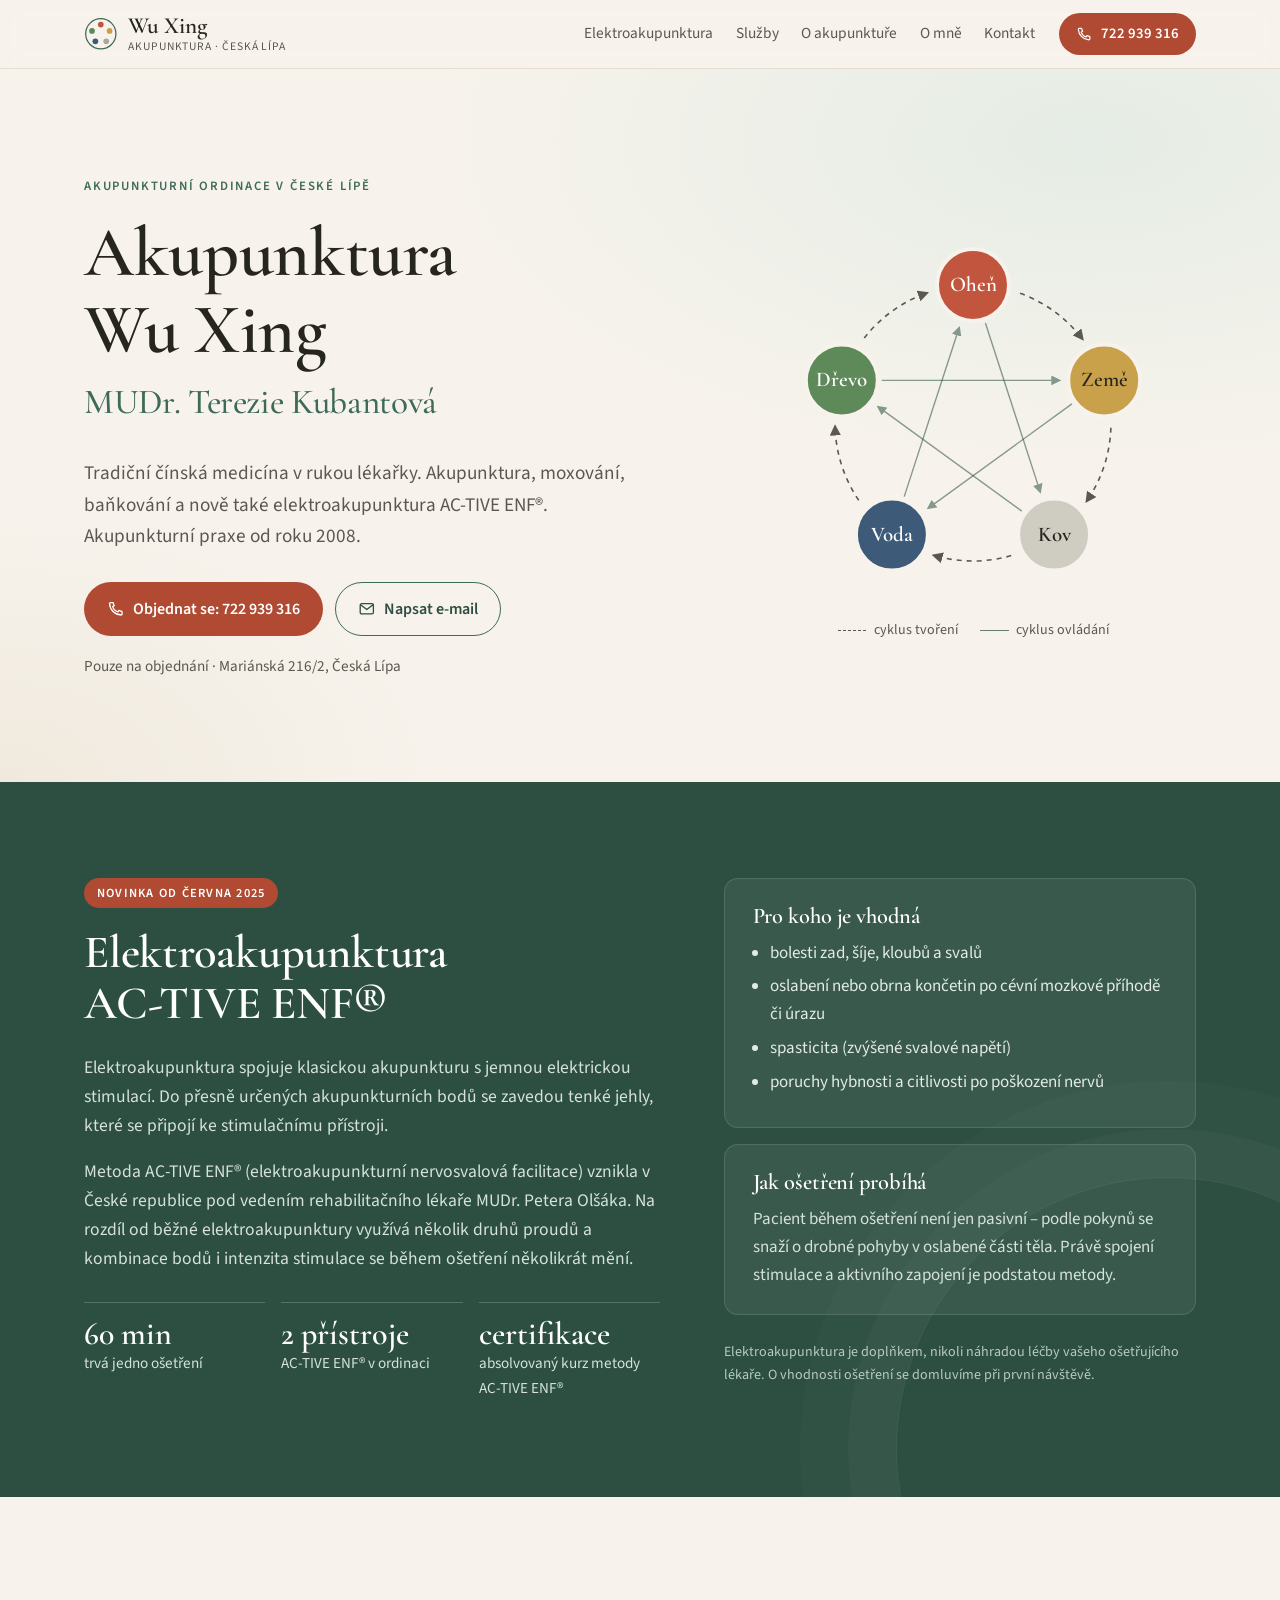
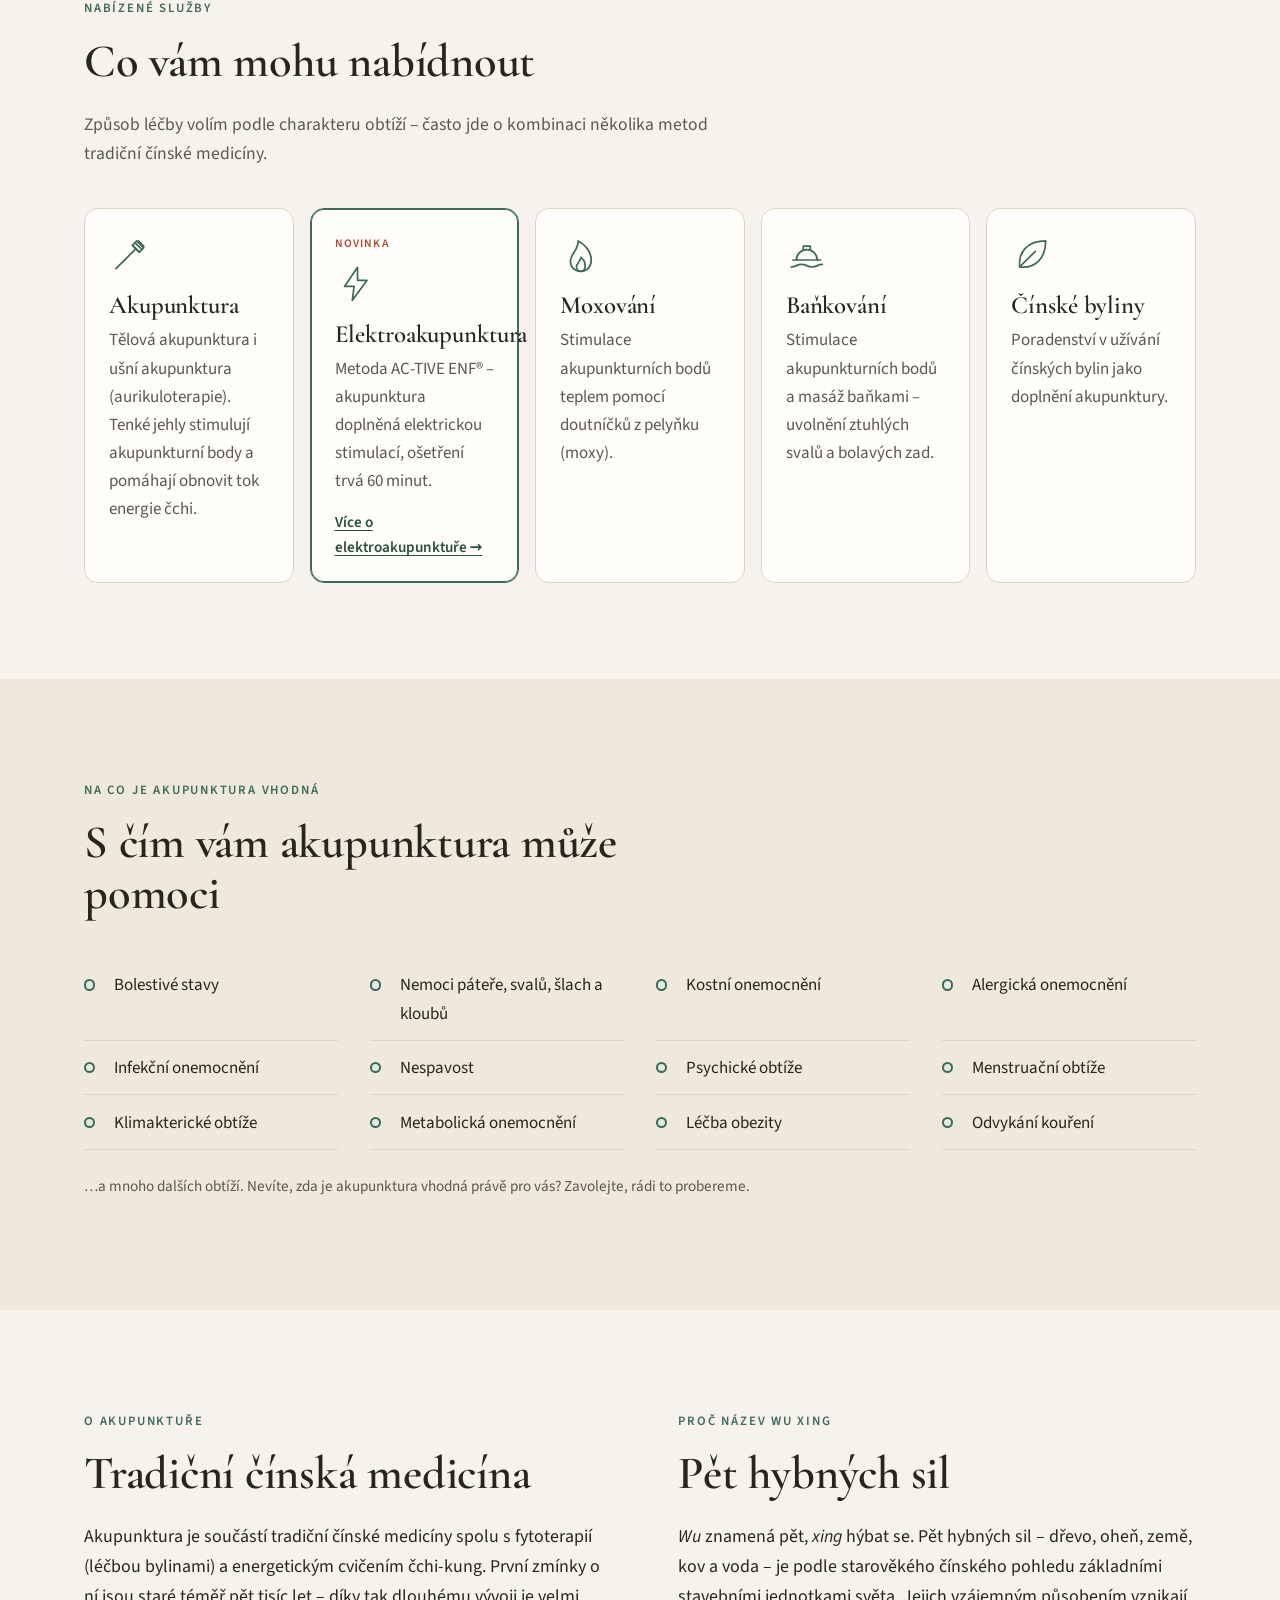
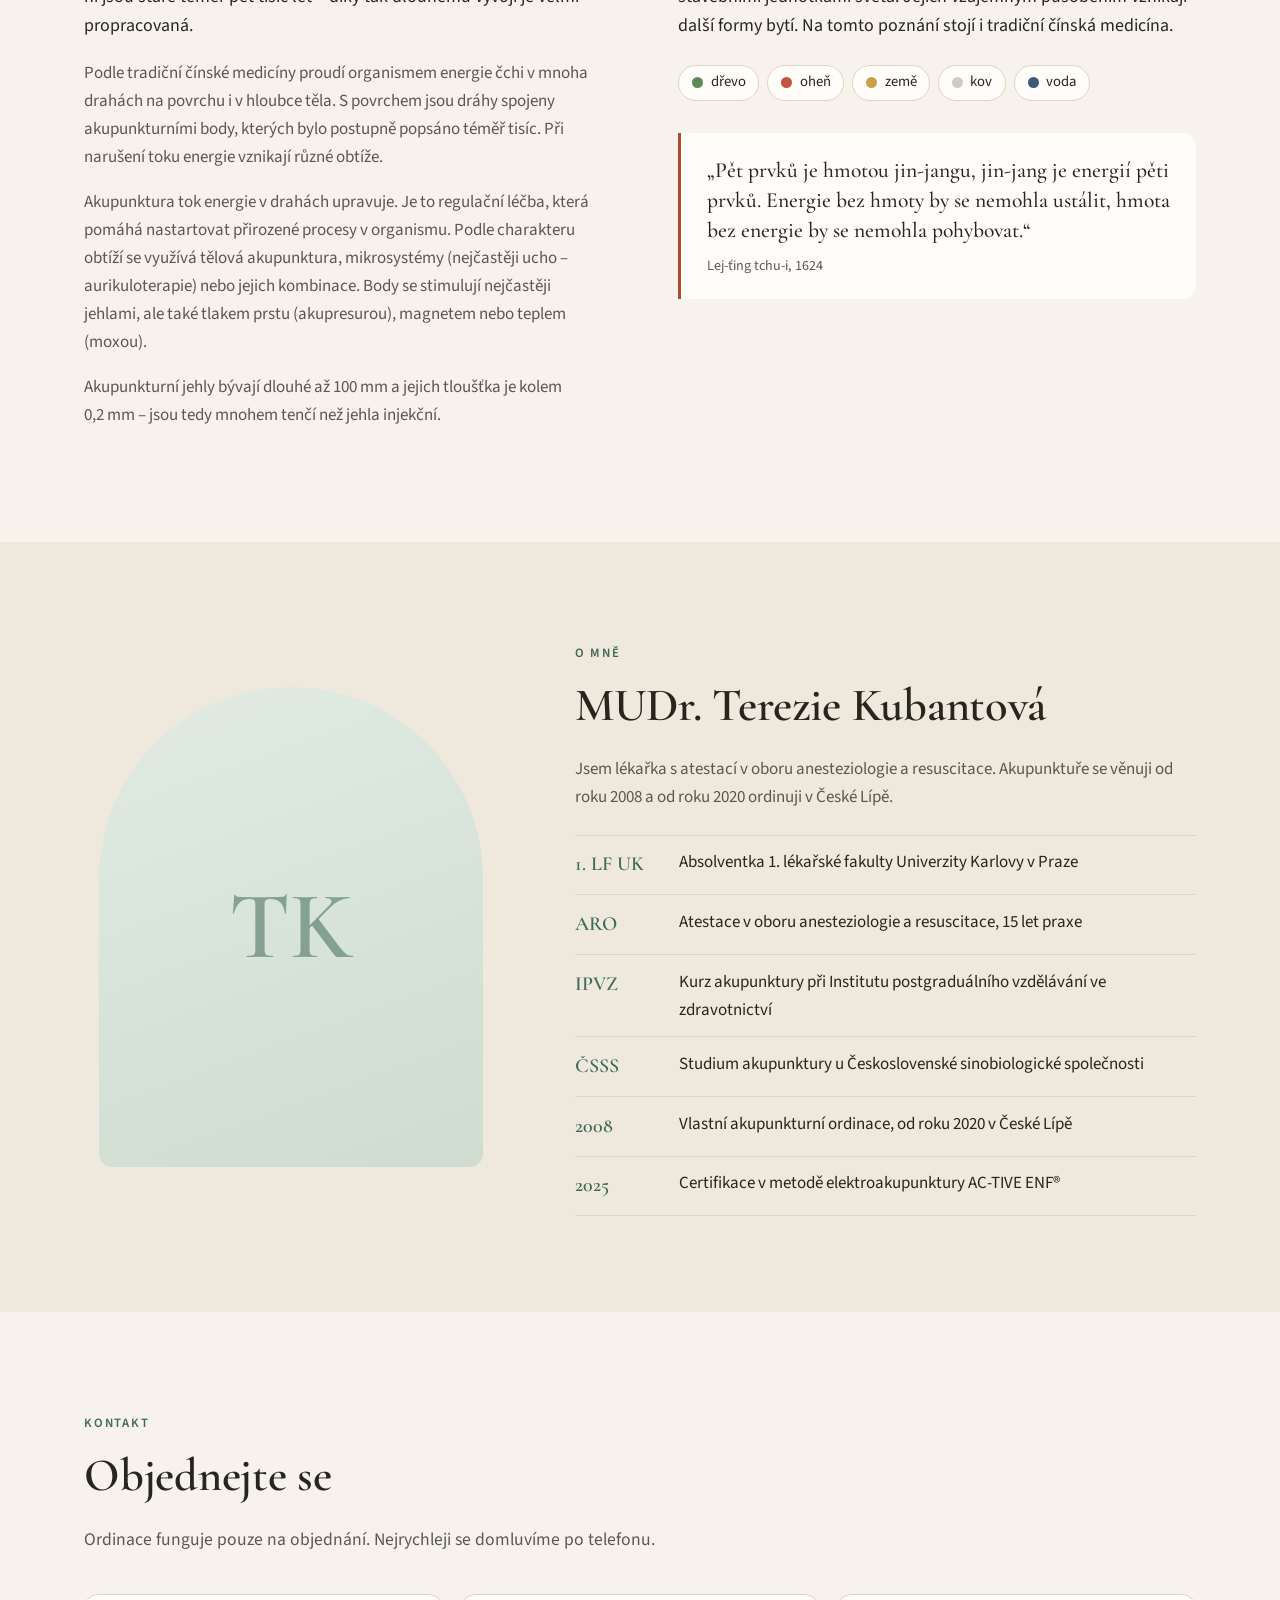
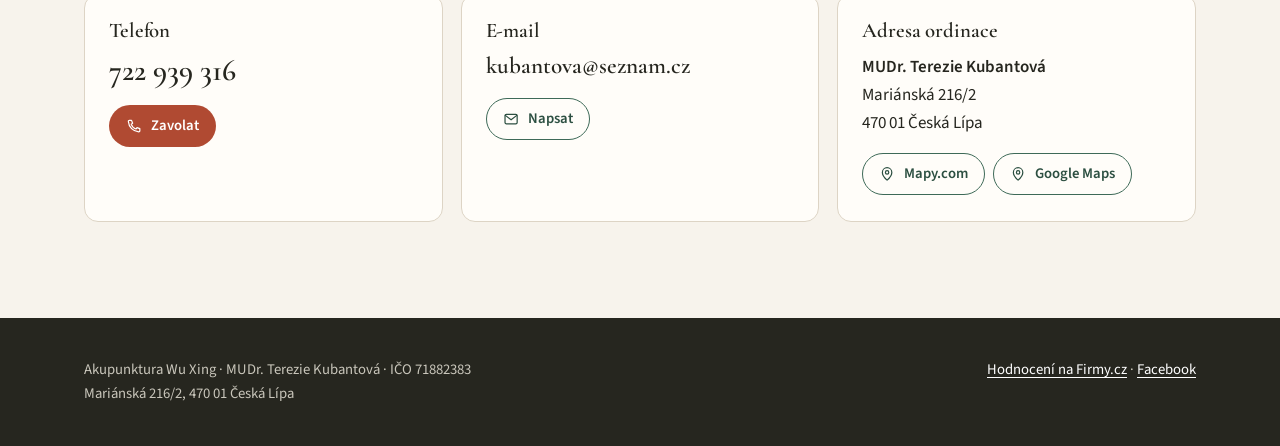
==== index.html @ 55256e58 "New website for Akupunktura Wu Xing (wuxing.cz) Single-page static site for GitHub Pages: acupunctur" ====
<!doctype html>
<html lang="cs">
<head>
  <meta charset="utf-8">
  <meta name="viewport" content="width=device-width, initial-scale=1">
  <title>Akupunktura Wu Xing – MUDr. Terezie Kubantová | Česká Lípa</title>
  <meta name="description" content="Akupunkturní ordinace MUDr. Terezie Kubantové v České Lípě. Akupunktura, elektroakupunktura AC-TIVE ENF®, moxování, baňkování a čínské byliny. Pouze na objednání: 722 939 316.">
  <link rel="canonical" href="https://wuxing.cz/">
  <meta name="theme-color" content="#2c4f41">

  <meta property="og:type" content="website">
  <meta property="og:locale" content="cs_CZ">
  <meta property="og:site_name" content="Akupunktura Wu Xing">
  <meta property="og:title" content="Akupunktura Wu Xing – MUDr. Terezie Kubantová, Česká Lípa">
  <meta property="og:description" content="Akupunktura a elektroakupunktura AC-TIVE ENF® v České Lípě. Tradiční čínská medicína v rukou lékařky, praxe od roku 2008.">
  <meta property="og:url" content="https://wuxing.cz/">
  <meta property="og:image" content="https://wuxing.cz/assets/og-image.png">
  <meta property="og:image:width" content="1200">
  <meta property="og:image:height" content="630">
  <meta name="twitter:card" content="summary_large_image">

  <link rel="icon" href="/favicon.svg" type="image/svg+xml">
  <link rel="icon" href="/favicon-32.png" sizes="32x32" type="image/png">
  <link rel="apple-touch-icon" href="/apple-touch-icon.png">
  <link rel="preload" href="/assets/fonts/cormorant-latin-ext.woff2" as="font" type="font/woff2" crossorigin>
  <link rel="preload" href="/assets/fonts/sourcesans-latin-ext.woff2" as="font" type="font/woff2" crossorigin>
  <link rel="stylesheet" href="/assets/style.css">

  <script type="application/ld+json">
  {
    "@context": "https://schema.org",
    "@type": "Physician",
    "name": "Akupunktura Wu Xing – MUDr. Terezie Kubantová",
    "alternateName": "Akupunktura WU-XING",
    "url": "https://wuxing.cz/",
    "image": "https://wuxing.cz/assets/og-image.png",
    "telephone": "+420722939316",
    "email": "kubantova@seznam.cz",
    "taxID": "71882383",
    "address": {
      "@type": "PostalAddress",
      "streetAddress": "Mariánská 216/2",
      "addressLocality": "Česká Lípa",
      "postalCode": "470 01",
      "addressCountry": "CZ"
    },
    "geo": { "@type": "GeoCoordinates", "latitude": 50.686794, "longitude": 14.538123 },
    "availableService": [
      { "@type": "MedicalTherapy", "name": "Akupunktura" },
      { "@type": "MedicalTherapy", "name": "Elektroakupunktura AC-TIVE ENF®" },
      { "@type": "MedicalTherapy", "name": "Moxování" },
      { "@type": "MedicalTherapy", "name": "Baňkování" },
      { "@type": "MedicalTherapy", "name": "Poradenství v užívání čínských bylin" }
    ],
    "sameAs": [
      "https://www.facebook.com/akupunktura.wuxing/",
      "https://www.firmy.cz/detail/737700-mudr-terezie-kubantova-akupunktura-wu-xing-ceska-lipa.html"
    ]
  }
  </script>
</head>
<body>
<a class="skip" href="#obsah">Přeskočit na obsah</a>

<svg width="0" height="0" style="position:absolute" aria-hidden="true">
  <defs>
    <symbol id="i-phone" viewBox="0 0 24 24"><path fill="none" stroke="currentColor" stroke-width="1.8" stroke-linecap="round" stroke-linejoin="round" d="M5 3.5h3.2l1.6 4.2-2.1 1.4a11 11 0 0 0 7.2 7.2l1.4-2.1 4.2 1.6V19a1.5 1.5 0 0 1-1.6 1.5A16.5 16.5 0 0 1 3.5 5.1 1.5 1.5 0 0 1 5 3.5z"/></symbol>
    <symbol id="i-mail" viewBox="0 0 24 24"><g fill="none" stroke="currentColor" stroke-width="1.8" stroke-linecap="round" stroke-linejoin="round"><rect x="3" y="5" width="18" height="14" rx="2"/><path d="m3.5 6.5 8.5 6.5 8.5-6.5"/></g></symbol>
    <symbol id="i-pin" viewBox="0 0 24 24"><g fill="none" stroke="currentColor" stroke-width="1.8" stroke-linecap="round" stroke-linejoin="round"><path d="M12 21s-7-6.2-7-11.5a7 7 0 0 1 14 0C19 14.8 12 21 12 21z"/><circle cx="12" cy="9.5" r="2.5"/></g></symbol>
    <symbol id="i-needle" viewBox="0 0 48 48"><g fill="none" stroke="currentColor" stroke-width="2" stroke-linecap="round"><path d="M8 40 30 18"/><path d="m28 14 6 6M31 11l6 6M34 8l6 6"/><path d="m27 13 8 8 5-5-8-8z"/></g></symbol>
    <symbol id="i-bolt" viewBox="0 0 48 48"><g fill="none" stroke="currentColor" stroke-width="2" stroke-linecap="round" stroke-linejoin="round"><path d="M26 5 11 27h11l-2 16 17-23H26z"/></g></symbol>
    <symbol id="i-flame" viewBox="0 0 48 48"><g fill="none" stroke="currentColor" stroke-width="2" stroke-linecap="round" stroke-linejoin="round"><path d="M24 43c-7.5 0-12-5-12-11.5C12 23 21 19 21 8c6 3 15 11 15 22 0 7.5-4.5 13-12 13z"/><path d="M24 43c-3 0-5-2.3-5-5.2 0-4.3 5-6.3 5-10.8 3 2 5 5.5 5 9.5 0 3.8-2 6.5-5 6.5z"/></g></symbol>
    <symbol id="i-cup" viewBox="0 0 48 48"><g fill="none" stroke="currentColor" stroke-width="2" stroke-linecap="round" stroke-linejoin="round"><path d="M12 30a12 12 0 0 1 24 0"/><path d="M8 30h32"/><path d="M20 18v-4h8v4"/><path d="M6 38c6 0 6-3 12-3s6 3 12 3 6-3 12-3"/></g></symbol>
    <symbol id="i-leaf" viewBox="0 0 48 48"><g fill="none" stroke="currentColor" stroke-width="2" stroke-linecap="round" stroke-linejoin="round"><path d="M10 38C8 20 20 8 40 8c0 20-12 32-30 30z"/><path d="M10 38 28 20"/></g></symbol>
    <marker id="ah" viewBox="0 0 10 10" refX="7" refY="5" markerWidth="7" markerHeight="7" orient="auto-start-reverse"><path d="M0 0 10 5 0 10z" fill="#5a584f"/></marker>
    <marker id="ah2" viewBox="0 0 10 10" refX="7" refY="5" markerWidth="7" markerHeight="7" orient="auto-start-reverse"><path d="M0 0 10 5 0 10z" fill="#2c4f41"/></marker>
  </defs>
</svg>

<header class="site-header">
  <div class="wrap">
    <a class="brand" href="#" aria-label="Akupunktura Wu Xing – úvod">
      <svg viewBox="0 0 40 40" aria-hidden="true"><circle cx="20" cy="20" r="18" fill="none" stroke="#3e6a58" stroke-width="1.5"/><circle cx="20" cy="9" r="3.4" fill="#c2553d"/><circle cx="30.46" cy="16.6" r="3.4" fill="#c9a14a"/><circle cx="26.47" cy="28.9" r="3.4" fill="#aaa79c"/><circle cx="13.53" cy="28.9" r="3.4" fill="#3d5a78"/><circle cx="9.54" cy="16.6" r="3.4" fill="#5e8a5a"/></svg>
      <span class="brand-name">Wu Xing<small>AKUPUNKTURA · ČESKÁ LÍPA</small></span>
    </a>
    <nav class="nav" aria-label="Hlavní navigace">
      <a href="#elektroakupunktura">Elektroakupunktura</a>
      <a href="#sluzby">Služby</a>
      <a href="#o-akupunkture">O akupunktuře</a>
      <a href="#o-mne">O mně</a>
      <a href="#kontakt">Kontakt</a>
    </nav>
    <a class="btn btn-primary btn-sm" href="tel:+420722939316"><svg aria-hidden="true"><use href="#i-phone"/></svg><span>722 939 316</span></a>
  </div>
</header>

<main id="obsah">

  <section class="hero">
    <div class="wrap">
      <div>
        <span class="eyebrow">Akupunkturní ordinace v České Lípě</span>
        <h1>Akupunktura<br>Wu Xing<span>MUDr. Terezie Kubantová</span></h1>
        <p class="lead">Tradiční čínská medicína v rukou lékařky. Akupunktura, moxování, baňkování a nově také elektroakupunktura&nbsp;AC-TIVE&nbsp;ENF®. Akupunkturní praxe od roku 2008.</p>
        <div class="hero-actions">
          <a class="btn btn-primary" href="tel:+420722939316"><svg aria-hidden="true"><use href="#i-phone"/></svg>Objednat se: 722 939 316</a>
          <a class="btn btn-ghost" href="mailto:kubantova@seznam.cz"><svg aria-hidden="true"><use href="#i-mail"/></svg>Napsat e-mail</a>
        </div>
        <p class="hero-note">Pouze na objednání · Mariánská 216/2, Česká Lípa</p>
      </div>
      <div class="hero-art">
        <svg class="wuxing" viewBox="0 0 400 380" role="img" aria-labelledby="wx-title">
          <title id="wx-title">Pět prvků Wu Xing: dřevo, oheň, země, kov a voda – cyklus tvoření a cyklus ovládání</title>
          <path class="sheng" d="M91.2 115.1 A138 138 0 0 1 152.9 70.3" marker-end="url(#ah)"/>
          <path class="sheng" d="M247.1 70.3 A138 138 0 0 1 308.8 115.1" marker-end="url(#ah)"/>
          <path class="sheng" d="M337.9 204.7 A138 138 0 0 1 314.3 277.3" marker-end="url(#ah)"/>
          <path class="sheng" d="M238.2 332.6 A138 138 0 0 1 161.8 332.6" marker-end="url(#ah)"/>
          <path class="sheng" d="M85.7 277.3 A138 138 0 0 1 62.1 204.7" marker-end="url(#ah)"/>
          <path class="ke" d="M108.8 157.4 L285.2 157.4" marker-end="url(#ah2)"/>
          <path class="ke" d="M298.9 180.9 L156.1 284.6" marker-end="url(#ah2)"/>
          <path class="ke" d="M131.2 273.6 L185.8 105.7" marker-end="url(#ah2)"/>
          <path class="ke" d="M212.4 100.0 L266.9 267.9" marker-end="url(#ah2)"/>
          <path class="ke" d="M248.8 288.1 L106.0 184.4" marker-end="url(#ah2)"/>
          <g class="el"><circle cx="200.0" cy="62.0" r="36" fill="#c2553d"/><text x="200.0" y="68.0" fill="#fff">Oheň</text></g>
          <g class="el"><circle cx="331.2" cy="157.4" r="36" fill="#c9a14a"/><text x="331.2" y="163.4" fill="#26261f">Země</text></g>
          <g class="el"><circle cx="281.1" cy="311.6" r="36" fill="#cfccc2"/><text x="281.1" y="317.6" fill="#26261f">Kov</text></g>
          <g class="el"><circle cx="118.9" cy="311.6" r="36" fill="#3d5a78"/><text x="118.9" y="317.6" fill="#fff">Voda</text></g>
          <g class="el"><circle cx="68.8" cy="157.4" r="36" fill="#5e8a5a"/><text x="68.8" y="163.4" fill="#fff">Dřevo</text></g>
        </svg>
        <div class="legend" aria-hidden="true"><span><i></i>cyklus tvoření</span><span><i class="solid"></i>cyklus ovládání</span></div>
      </div>
    </div>
  </section>

  <section class="section feature" id="elektroakupunktura">
    <div class="wrap feature-grid">
      <div class="intro">
        <span class="badge">Novinka od června 2025</span>
        <h2>Elektroakupunktura <span style="white-space:nowrap">AC-TIVE ENF®</span></h2>
        <p>Elektroakupunktura spojuje klasickou akupunkturu s jemnou elektrickou stimulací. Do přesně určených akupunkturních bodů se zavedou tenké jehly, které se připojí ke stimulačnímu přístroji.</p>
        <p>Metoda AC-TIVE ENF® (elektroakupunkturní nervosvalová facilitace) vznikla v České republice pod vedením rehabilitačního lékaře MUDr. Petera Olšáka. Na rozdíl od běžné elektroakupunktury využívá několik druhů proudů a kombinace bodů i intenzita stimulace se během ošetření několikrát mění.</p>
        <ul class="facts">
          <li><strong>60 min</strong>trvá jedno ošetření</li>
          <li><strong>2 přístroje</strong>AC-TIVE ENF® v ordinaci</li>
          <li><strong>certifikace</strong>absolvovaný kurz metody AC-TIVE ENF®</li>
        </ul>
      </div>
      <div>
        <div class="panel">
          <h3>Pro koho je vhodná</h3>
          <ul>
            <li>bolesti zad, šíje, kloubů a svalů</li>
            <li>oslabení nebo obrna končetin po cévní mozkové příhodě či úrazu</li>
            <li>spasticita (zvýšené svalové napětí)</li>
            <li>poruchy hybnosti a citlivosti po poškození nervů</li>
          </ul>
        </div>
        <div class="panel">
          <h3>Jak ošetření probíhá</h3>
          <p>Pacient během ošetření není jen pasivní – podle pokynů se snaží o drobné pohyby v oslabené části těla. Právě spojení stimulace a aktivního zapojení je podstatou metody.</p>
        </div>
        <p class="fineprint">Elektroakupunktura je doplňkem, nikoli náhradou léčby vašeho ošetřujícího lékaře. O vhodnosti ošetření se domluvíme při první návštěvě.</p>
      </div>
    </div>
  </section>

  <section class="section" id="sluzby">
    <div class="wrap">
      <div class="section-head">
        <span class="eyebrow">Nabízené služby</span>
        <h2>Co vám mohu nabídnout</h2>
        <p>Způsob léčby volím podle charakteru obtíží – často jde o kombinaci několika metod tradiční čínské medicíny.</p>
      </div>
      <div class="cards">
        <article class="card">
          <svg class="icon" aria-hidden="true"><use href="#i-needle"/></svg>
          <h3>Akupunktura</h3>
          <p>Tělová akupunktura i ušní akupunktura (aurikuloterapie). Tenké jehly stimulují akupunkturní body a pomáhají obnovit tok energie čchi.</p>
        </article>
        <article class="card card-new">
          <span class="tag">Novinka</span>
          <svg class="icon" aria-hidden="true"><use href="#i-bolt"/></svg>
          <h3>Elektroakupunktura</h3>
          <p>Metoda AC-TIVE ENF® – akupunktura doplněná elektrickou stimulací, ošetření trvá 60 minut.</p>
          <a class="more" href="#elektroakupunktura">Více o elektroakupunktuře →</a>
        </article>
        <article class="card">
          <svg class="icon" aria-hidden="true"><use href="#i-flame"/></svg>
          <h3>Moxování</h3>
          <p>Stimulace akupunkturních bodů teplem pomocí doutníčků z pelyňku (moxy).</p>
        </article>
        <article class="card">
          <svg class="icon" aria-hidden="true"><use href="#i-cup"/></svg>
          <h3>Baňkování</h3>
          <p>Stimulace akupunkturních bodů a masáž baňkami – uvolnění ztuhlých svalů a bolavých zad.</p>
        </article>
        <article class="card">
          <svg class="icon" aria-hidden="true"><use href="#i-leaf"/></svg>
          <h3>Čínské byliny</h3>
          <p>Poradenství v užívání čínských bylin jako doplnění akupunktury.</p>
        </article>
      </div>
    </div>
  </section>

  <section class="section section-alt" id="indikace">
    <div class="wrap">
      <div class="section-head">
        <span class="eyebrow">Na co je akupunktura vhodná</span>
        <h2>S čím vám akupunktura může pomoci</h2>
      </div>
      <ul class="indications">
        <li>Bolestivé stavy</li>
        <li>Nemoci páteře, svalů, šlach a kloubů</li>
        <li>Kostní onemocnění</li>
        <li>Alergická onemocnění</li>
        <li>Infekční onemocnění</li>
        <li>Nespavost</li>
        <li>Psychické obtíže</li>
        <li>Menstruační obtíže</li>
        <li>Klimakterické obtíže</li>
        <li>Metabolická onemocnění</li>
        <li>Léčba obezity</li>
        <li>Odvykání kouření</li>
      </ul>
      <p class="note">…a mnoho dalších obtíží. Nevíte, zda je akupunktura vhodná právě pro vás? Zavolejte, rádi to probereme.</p>
    </div>
  </section>

  <section class="section" id="o-akupunkture">
    <div class="wrap split">
      <div class="prose">
        <span class="eyebrow">O akupunktuře</span>
        <h2>Tradiční čínská medicína</h2>
        <p>Akupunktura je součástí tradiční čínské medicíny spolu s fytoterapií (léčbou bylinami) a energetickým cvičením čchi-kung. První zmínky o ní jsou staré téměř pět tisíc let – díky tak dlouhému vývoji je velmi propracovaná.</p>
        <p>Podle tradiční čínské medicíny proudí organismem energie čchi v mnoha drahách na povrchu i v hloubce těla. S povrchem jsou dráhy spojeny akupunkturními body, kterých bylo postupně popsáno téměř tisíc. Při narušení toku energie vznikají různé obtíže.</p>
        <p>Akupunktura tok energie v drahách upravuje. Je to regulační léčba, která pomáhá nastartovat přirozené procesy v organismu. Podle charakteru obtíží se využívá tělová akupunktura, mikrosystémy (nejčastěji ucho – aurikuloterapie) nebo jejich kombinace. Body se stimulují nejčastěji jehlami, ale také tlakem prstu (akupresurou), magnetem nebo teplem (moxou).</p>
        <p>Akupunkturní jehly bývají dlouhé až 100&nbsp;mm a jejich tloušťka je kolem 0,2&nbsp;mm – jsou tedy mnohem tenčí než jehla injekční.</p>
      </div>
      <div class="prose">
        <span class="eyebrow">Proč název Wu Xing</span>
        <h2>Pět hybných sil</h2>
        <p><em>Wu</em> znamená pět, <em>xing</em> hýbat se. Pět hybných sil – dřevo, oheň, země, kov a voda – je podle starověkého čínského pohledu základními stavebními jednotkami světa. Jejich vzájemným působením vznikají další formy bytí. Na tomto poznání stojí i tradiční čínská medicína.</p>
        <ul class="elements" aria-label="Pět prvků">
          <li><i style="background:#5e8a5a"></i>dřevo</li>
          <li><i style="background:#c2553d"></i>oheň</li>
          <li><i style="background:#c9a14a"></i>země</li>
          <li><i style="background:#cfccc2"></i>kov</li>
          <li><i style="background:#3d5a78"></i>voda</li>
        </ul>
        <blockquote>
          „Pět prvků je hmotou jin-jangu, jin-jang je energií pěti prvků. Energie bez hmoty by se nemohla ustálit, hmota bez energie by se nemohla pohybovat.“
          <footer>Lej-ťing tchu-i, 1624</footer>
        </blockquote>
      </div>
    </div>
  </section>

  <section class="section section-alt" id="o-mne">
    <div class="wrap about">
      <div class="portrait">
        <!-- Až bude fotka: <img src="/assets/terezie-kubantova.jpg" alt="MUDr. Terezie Kubantová" width="800" height="1000"> -->
        <span class="monogram" aria-hidden="true">TK</span>
      </div>
      <div>
        <span class="eyebrow">O mně</span>
        <h2>MUDr. Terezie Kubantová</h2>
        <p class="muted">Jsem lékařka s atestací v oboru anesteziologie a resuscitace. Akupunktuře se věnuji od roku 2008 a od roku 2020 ordinuji v České Lípě.</p>
        <ul class="timeline">
          <li><b>1. LF UK</b><span>Absolventka 1. lékařské fakulty Univerzity Karlovy v Praze</span></li>
          <li><b>ARO</b><span>Atestace v oboru anesteziologie a resuscitace, 15 let praxe</span></li>
          <li><b>IPVZ</b><span>Kurz akupunktury při Institutu postgraduálního vzdělávání ve zdravotnictví</span></li>
          <li><b>ČSSS</b><span>Studium akupunktury u Československé sinobiologické společnosti</span></li>
          <li><b>2008</b><span>Vlastní akupunkturní ordinace, od roku 2020 v České Lípě</span></li>
          <li><b>2025</b><span>Certifikace v metodě elektroakupunktury AC-TIVE ENF®</span></li>
        </ul>
      </div>
    </div>
  </section>

  <!-- Ceník: odkryjte smazáním atributu hidden a doplňte ceny. -->
  <section class="section" id="cenik" hidden>
    <div class="wrap">
      <div class="section-head">
        <span class="eyebrow">Ceník</span>
        <h2>Ceník</h2>
      </div>
      <table class="prices">
        <tbody>
          <tr><td>První návštěva – vyšetření a akupunktura</td><td>… Kč</td></tr>
          <tr><td>Kontrolní akupunktura</td><td>… Kč</td></tr>
          <tr><td>Elektroakupunktura AC-TIVE ENF® (60 min)</td><td>… Kč</td></tr>
          <tr><td>Moxování / baňkování (k akupunktuře)</td><td>… Kč</td></tr>
        </tbody>
      </table>
    </div>
  </section>

  <section class="section" id="kontakt">
    <div class="wrap">
      <div class="section-head">
        <span class="eyebrow">Kontakt</span>
        <h2>Objednejte se</h2>
        <p>Ordinace funguje pouze na objednání. Nejrychleji se domluvíme po telefonu.</p>
      </div>
      <div class="contact-grid">
        <div class="contact-card">
          <h3>Telefon</h3>
          <a class="big" href="tel:+420722939316">722 939 316</a>
          <div class="actions"><a class="btn btn-primary btn-sm" href="tel:+420722939316"><svg aria-hidden="true"><use href="#i-phone"/></svg>Zavolat</a></div>
        </div>
        <div class="contact-card">
          <h3>E-mail</h3>
          <a class="big" href="mailto:kubantova@seznam.cz" style="font-size:1.45rem">kubantova@seznam.cz</a>
          <div class="actions"><a class="btn btn-ghost btn-sm" href="mailto:kubantova@seznam.cz"><svg aria-hidden="true"><use href="#i-mail"/></svg>Napsat</a></div>
        </div>
        <div class="contact-card">
          <h3>Adresa ordinace</h3>
          <p><strong>MUDr. Terezie Kubantová</strong><br>Mariánská 216/2<br>470 01 Česká Lípa</p>
          <div class="actions">
            <a class="btn btn-ghost btn-sm" href="https://mapy.com/cs/?id=737700&source=firm" rel="noopener"><svg aria-hidden="true"><use href="#i-pin"/></svg>Mapy.com</a>
            <a class="btn btn-ghost btn-sm" href="https://www.google.com/maps/search/?api=1&query=Mari%C3%A1nsk%C3%A1+216%2F2%2C+470+01+%C4%8Cesk%C3%A1+L%C3%ADpa" rel="noopener"><svg aria-hidden="true"><use href="#i-pin"/></svg>Google Maps</a>
          </div>
        </div>
      </div>
    </div>
  </section>

</main>

<footer class="site-footer">
  <div class="wrap">
    <p>Akupunktura Wu Xing · MUDr. Terezie Kubantová · IČO 71882383<br>Mariánská 216/2, 470 01 Česká Lípa</p>
    <p><a href="https://www.firmy.cz/detail/737700-mudr-terezie-kubantova-akupunktura-wu-xing-ceska-lipa.html" rel="noopener">Hodnocení na Firmy.cz</a> · <a href="https://www.facebook.com/akupunktura.wuxing/" rel="noopener">Facebook</a></p>
  </div>
</footer>
</body>
</html>
---- assets/style.css ----
/* Akupunktura Wu Xing — calm & natural */

@font-face {
  font-family: "Cormorant Garamond";
  font-style: normal;
  font-weight: 500 600;
  font-display: swap;
  src: url(fonts/cormorant-latin-ext.woff2) format("woff2");
  unicode-range: U+0100-02BA, U+02BD-02C5, U+02C7-02CC, U+02CE-02D7, U+02DD-02FF, U+0304, U+0308, U+0329, U+1D00-1DBF, U+1E00-1E9F, U+1EF2-1EFF, U+2020, U+20A0-20AB, U+20AD-20C0, U+2113, U+2C60-2C7F, U+A720-A7FF;
}
@font-face {
  font-family: "Cormorant Garamond";
  font-style: normal;
  font-weight: 500 600;
  font-display: swap;
  src: url(fonts/cormorant-latin.woff2) format("woff2");
  unicode-range: U+0000-00FF, U+0131, U+0152-0153, U+02BB-02BC, U+02C6, U+02DA, U+02DC, U+0304, U+0308, U+0329, U+2000-206F, U+20AC, U+2122, U+2191, U+2193, U+2212, U+2215, U+FEFF, U+FFFD;
}
@font-face {
  font-family: "Source Sans 3";
  font-style: normal;
  font-weight: 400 600;
  font-display: swap;
  src: url(fonts/sourcesans-latin-ext.woff2) format("woff2");
  unicode-range: U+0100-02BA, U+02BD-02C5, U+02C7-02CC, U+02CE-02D7, U+02DD-02FF, U+0304, U+0308, U+0329, U+1D00-1DBF, U+1E00-1E9F, U+1EF2-1EFF, U+2020, U+20A0-20AB, U+20AD-20C0, U+2113, U+2C60-2C7F, U+A720-A7FF;
}
@font-face {
  font-family: "Source Sans 3";
  font-style: normal;
  font-weight: 400 600;
  font-display: swap;
  src: url(fonts/sourcesans-latin.woff2) format("woff2");
  unicode-range: U+0000-00FF, U+0131, U+0152-0153, U+02BB-02BC, U+02C6, U+02DA, U+02DC, U+0304, U+0308, U+0329, U+2000-206F, U+20AC, U+2122, U+2191, U+2193, U+2212, U+2215, U+FEFF, U+FFFD;
}
@font-face {
  font-family: "Source Sans 3";
  font-style: italic;
  font-weight: 400;
  font-display: swap;
  src: url(fonts/sourcesans-italic-latin-ext.woff2) format("woff2");
  unicode-range: U+0100-02BA, U+02BD-02C5, U+02C7-02CC, U+02CE-02D7, U+02DD-02FF, U+0304, U+0308, U+0329, U+1D00-1DBF, U+1E00-1E9F, U+1EF2-1EFF, U+2020, U+20A0-20AB, U+20AD-20C0, U+2113, U+2C60-2C7F, U+A720-A7FF;
}
@font-face {
  font-family: "Source Sans 3";
  font-style: italic;
  font-weight: 400;
  font-display: swap;
  src: url(fonts/sourcesans-italic-latin.woff2) format("woff2");
  unicode-range: U+0000-00FF, U+0131, U+0152-0153, U+02BB-02BC, U+02C6, U+02DA, U+02DC, U+0304, U+0308, U+0329, U+2000-206F, U+20AC, U+2122, U+2191, U+2193, U+2212, U+2215, U+FEFF, U+FFFD;
}

:root {
  --paper: #f7f3ec;
  --paper-2: #efe8dc;
  --card: #fffdf9;
  --ink: #26261f;
  --ink-soft: #5a584f;
  --line: #ddd4c5;
  --jade: #3e6a58;
  --jade-deep: #2c4f41;
  --jade-soft: #e1ebe3;
  --cinnabar: #b04a32;
  --cinnabar-deep: #93391f;
  --serif: "Cormorant Garamond", "Iowan Old Style", "Palatino Linotype", Georgia, serif;
  --sans: "Source Sans 3", "Segoe UI", system-ui, -apple-system, sans-serif;
  --wrap: 72rem;
  --radius: 14px;
  color-scheme: light;
}

*, *::before, *::after { box-sizing: border-box; }

html { scroll-behavior: smooth; scroll-padding-top: 5rem; }
@media (prefers-reduced-motion: reduce) { html { scroll-behavior: auto; } }

body {
  margin: 0;
  background: var(--paper);
  color: var(--ink);
  font-family: var(--sans);
  font-size: 1.0625rem;
  line-height: 1.65;
  -webkit-font-smoothing: antialiased;
  text-rendering: optimizeLegibility;
}

img, svg { max-width: 100%; height: auto; display: block; }

a { color: var(--jade-deep); text-decoration-thickness: 1px; text-underline-offset: 3px; }
a:hover { color: var(--cinnabar); }

:focus-visible { outline: 2px solid var(--cinnabar); outline-offset: 3px; border-radius: 4px; }

h1, h2, h3 {
  font-family: var(--serif);
  font-weight: 600;
  line-height: 1.1;
  letter-spacing: -0.005em;
  margin: 0 0 0.5em;
  color: var(--ink);
}
h1 { font-size: clamp(2.6rem, 6vw, 4.4rem); }
h2 { font-size: clamp(2rem, 4vw, 2.9rem); }
h3 { font-size: 1.55rem; }
p { margin: 0 0 1em; }

.wrap { width: 100%; max-width: var(--wrap); margin-inline: auto; padding-inline: 1.25rem; }

.skip { position: absolute; left: -999px; top: 0; }
.skip:focus { left: 1rem; top: 1rem; z-index: 100; background: var(--card); padding: .5rem 1rem; }

.eyebrow {
  display: inline-block;
  font-size: .8rem;
  font-weight: 600;
  letter-spacing: .14em;
  text-transform: uppercase;
  color: var(--jade);
  margin-bottom: 1rem;
}

/* ---------- Header ---------- */
.site-header {
  position: sticky;
  top: 0;
  z-index: 50;
  background: color-mix(in srgb, var(--paper) 88%, transparent);
  backdrop-filter: blur(10px);
  -webkit-backdrop-filter: blur(10px);
  border-bottom: 1px solid color-mix(in srgb, var(--line) 70%, transparent);
}
.site-header .wrap { display: flex; align-items: center; gap: 1.5rem; min-height: 4.25rem; }
.brand { display: flex; align-items: center; gap: .65rem; text-decoration: none; color: var(--ink); margin-right: auto; }
.brand svg { width: 2.1rem; height: 2.1rem; }
.brand-name { font-family: var(--serif); font-weight: 600; font-size: 1.45rem; line-height: 1; }
.brand-name small { display: block; font-family: var(--sans); font-size: .72rem; font-weight: 400; letter-spacing: .08em; color: var(--ink-soft); margin-top: .2rem; }
.nav { display: flex; gap: 1.4rem; }
.nav a { color: var(--ink-soft); text-decoration: none; font-size: .96rem; }
.nav a:hover { color: var(--jade-deep); }
@media (max-width: 880px) { .nav { display: none; } }

/* ---------- Buttons ---------- */
.btn {
  display: inline-flex;
  align-items: center;
  gap: .55rem;
  padding: .8rem 1.35rem;
  border-radius: 999px;
  font-weight: 600;
  font-size: 1rem;
  text-decoration: none;
  border: 1.5px solid transparent;
  transition: background-color .2s, color .2s, border-color .2s, transform .2s;
  white-space: nowrap;
}
.btn svg { width: 1.1em; height: 1.1em; flex: none; }
.btn-primary { background: var(--cinnabar); color: #fff; }
.btn-primary:hover { background: var(--cinnabar-deep); color: #fff; transform: translateY(-1px); }
.btn-ghost { border-color: var(--jade); color: var(--jade-deep); }
.btn-ghost:hover { background: var(--jade); color: #fff; }
.btn-sm { padding: .5rem 1rem; font-size: .92rem; }
@media (max-width: 420px) { .site-header .btn-sm span { display: none; } }

/* ---------- Hero ---------- */
.hero {
  padding-block: clamp(3rem, 8vw, 6.5rem) clamp(3rem, 7vw, 5.5rem);
  background:
    radial-gradient(60rem 30rem at 85% 10%, color-mix(in srgb, var(--jade-soft) 80%, transparent), transparent 70%),
    radial-gradient(40rem 24rem at 0% 100%, color-mix(in srgb, var(--paper-2) 90%, transparent), transparent 70%);
}
.hero .wrap { display: grid; grid-template-columns: 1.15fr .85fr; gap: clamp(2rem, 5vw, 4rem); align-items: center; }
.hero h1 span { display: block; color: var(--jade); font-size: .5em; font-weight: 500; margin-top: .35em; line-height: 1.2; }
.hero .lead { font-size: 1.2rem; color: var(--ink-soft); max-width: 34rem; }
.hero-actions { display: flex; flex-wrap: wrap; gap: .8rem; margin-top: 1.8rem; }
.hero-note { margin-top: 1.1rem; font-size: .95rem; color: var(--ink-soft); }
.hero-art { justify-self: center; width: min(100%, 25rem); }
@media (max-width: 820px) {
  .hero .wrap { grid-template-columns: 1fr; }
  .hero-art { width: min(85%, 20rem); }
}

/* ---------- Five elements diagram ---------- */
.wuxing .sheng { fill: none; stroke: var(--ink-soft); stroke-width: 1.6; stroke-dasharray: 5 5; }
.wuxing .ke { fill: none; stroke: var(--jade-deep); stroke-width: 1.4; opacity: .55; }
.wuxing text { font-family: var(--serif); font-weight: 600; font-size: 21px; text-anchor: middle; }
.wuxing .el circle { stroke: var(--paper); stroke-width: 4; }
.legend { display: flex; flex-wrap: wrap; justify-content: center; gap: .4rem 1.4rem; margin-top: 1rem; font-size: .88rem; color: var(--ink-soft); }
.legend span { display: inline-flex; align-items: center; gap: .45rem; }
.legend i { display: inline-block; width: 1.8rem; border-top: 1.6px dashed var(--ink-soft); }
.legend i.solid { border-top: 1.6px solid var(--jade-deep); opacity: .7; }

/* ---------- Sections ---------- */
.section { padding-block: clamp(3.5rem, 8vw, 6rem); }
.section-alt { background: var(--paper-2); }
.section-head { max-width: 42rem; margin-bottom: 2.5rem; }
.section-head p { color: var(--ink-soft); font-size: 1.1rem; }

/* ---------- Electroacupuncture feature ---------- */
.feature {
  background: var(--jade-deep);
  color: #eef3ef;
  position: relative;
  overflow: hidden;
}
.feature::before {
  content: "";
  position: absolute;
  inset: auto -10rem -14rem auto;
  width: 34rem; height: 34rem;
  border-radius: 50%;
  border: 1px solid rgba(255,255,255,.08);
  box-shadow: 0 0 0 3rem rgba(255,255,255,.025), 0 0 0 6rem rgba(255,255,255,.02);
}
.feature h2, .feature h3 { color: #fff; }
.feature .eyebrow { color: #e9b8a4; }
.feature a { color: #fff; }
.badge {
  display: inline-block;
  background: var(--cinnabar);
  color: #fff;
  font-size: .78rem;
  font-weight: 600;
  letter-spacing: .1em;
  text-transform: uppercase;
  padding: .3rem .8rem;
  border-radius: 999px;
  margin-bottom: 1.2rem;
}
.feature-grid { display: grid; grid-template-columns: 1.1fr .9fr; gap: clamp(2rem, 5vw, 4.5rem); position: relative; }
.feature-grid .intro p { color: #d6e2da; font-size: 1.1rem; }
.facts { list-style: none; padding: 0; margin: 1.8rem 0 0; display: grid; grid-template-columns: repeat(3, 1fr); gap: 1rem; }
.facts li { border-top: 1px solid rgba(255,255,255,.2); padding-top: .8rem; font-size: .95rem; color: #d6e2da; }
.facts strong { display: block; font-family: var(--serif); font-size: 2rem; font-weight: 600; color: #fff; line-height: 1.1; }
.panel { background: rgba(255,255,255,.06); border: 1px solid rgba(255,255,255,.12); border-radius: var(--radius); padding: 1.6rem 1.7rem; }
.panel + .panel { margin-top: 1rem; }
.panel h3 { font-size: 1.4rem; margin-bottom: .6rem; }
.panel ul { margin: 0; padding-left: 1.1rem; color: #e3ebe5; }
.panel li { margin-bottom: .35rem; }
.panel p { color: #d6e2da; margin: 0; }
.fineprint { font-size: .88rem; color: #b9cabf; margin-top: 1.6rem; }
@media (max-width: 860px) {
  .feature-grid { grid-template-columns: 1fr; }
}
@media (max-width: 520px) { .facts { grid-template-columns: 1fr; } }

/* ---------- Services ---------- */
.cards { display: grid; grid-template-columns: repeat(auto-fit, minmax(12.5rem, 1fr)); gap: 1rem; }
.card {
  background: var(--card);
  border: 1px solid var(--line);
  border-radius: var(--radius);
  padding: 1.6rem 1.5rem 1.4rem;
  display: flex;
  flex-direction: column;
}
.card .icon { width: 2.6rem; height: 2.6rem; color: var(--jade); margin-bottom: 1rem; }
.card h3 { margin-bottom: .45rem; }
.card p { color: var(--ink-soft); margin: 0; }
.card .more { margin-top: auto; padding-top: .9rem; font-weight: 600; font-size: .95rem; }
.card-new { border-color: var(--jade); box-shadow: 0 0 0 1px var(--jade) inset; }
.card-new .tag { align-self: flex-start; font-size: .72rem; font-weight: 600; letter-spacing: .1em; text-transform: uppercase; color: var(--cinnabar); margin-bottom: .6rem; }

/* ---------- Indications ---------- */
.indications { list-style: none; padding: 0; margin: 0; display: grid; grid-template-columns: repeat(auto-fit, minmax(15rem, 1fr)); gap: .1rem 2rem; }
.indications li { padding: .75rem 0 .75rem 1.9rem; border-bottom: 1px solid var(--line); position: relative; }
.indications li::before {
  content: "";
  position: absolute; left: 0; top: 1.25rem;
  width: .7rem; height: .7rem; border-radius: 50%;
  background: var(--jade-soft);
  box-shadow: 0 0 0 2px var(--jade) inset;
}
.note { margin-top: 1.5rem; color: var(--ink-soft); font-size: .95rem; }

/* ---------- Wu Xing / about acupuncture ---------- */
.split { display: grid; grid-template-columns: 1fr 1fr; gap: clamp(2rem, 6vw, 5rem); align-items: start; }
@media (max-width: 860px) { .split { grid-template-columns: 1fr; } }
.prose p { color: var(--ink-soft); }
.prose p:first-of-type { color: var(--ink); font-size: 1.12rem; }
blockquote {
  margin: 2rem 0 0;
  padding: 1.4rem 1.6rem;
  border-left: 3px solid var(--cinnabar);
  background: var(--card);
  border-radius: 0 var(--radius) var(--radius) 0;
  font-family: var(--serif);
  font-size: 1.35rem;
  line-height: 1.4;
  color: var(--ink);
}
blockquote footer { font-family: var(--sans); font-size: .88rem; color: var(--ink-soft); margin-top: .7rem; }
.elements { list-style: none; padding: 0; margin: 1.5rem 0 0; display: flex; flex-wrap: wrap; gap: .5rem; }
.elements li { display: inline-flex; align-items: center; gap: .45rem; padding: .3rem .8rem; background: var(--card); border: 1px solid var(--line); border-radius: 999px; font-size: .92rem; }
.elements i { width: .7rem; height: .7rem; border-radius: 50%; display: inline-block; }

/* ---------- About ---------- */
.about { display: grid; grid-template-columns: .8fr 1.2fr; gap: clamp(2rem, 6vw, 5rem); align-items: center; }
@media (max-width: 820px) { .about { grid-template-columns: 1fr; } }
.portrait {
  aspect-ratio: 4 / 5;
  max-width: 100%;
  width: min(100%, 24rem);
  border-radius: 200px 200px var(--radius) var(--radius);
  background: linear-gradient(160deg, var(--jade-soft), #cfdccf);
  display: grid;
  place-items: center;
  overflow: hidden;
  justify-self: center;
}
.portrait img { width: 100%; height: 100%; object-fit: cover; }
.portrait .monogram { font-family: var(--serif); font-size: 6rem; font-weight: 600; color: var(--jade); opacity: .55; }
.timeline { list-style: none; padding: 0; margin: 1.5rem 0 0; }
.timeline li { display: grid; grid-template-columns: 5.5rem 1fr; gap: 1rem; padding: .8rem 0; border-top: 1px solid var(--line); }
.timeline li:last-child { border-bottom: 1px solid var(--line); }
.timeline b { font-family: var(--serif); font-size: 1.25rem; color: var(--jade); font-weight: 600; }

/* ---------- Prices ---------- */
.prices { width: 100%; border-collapse: collapse; background: var(--card); border: 1px solid var(--line); border-radius: var(--radius); overflow: hidden; }
.prices th, .prices td { text-align: left; padding: 1rem 1.25rem; border-bottom: 1px solid var(--line); }
.prices td:last-child { text-align: right; white-space: nowrap; font-weight: 600; }
.prices tr:last-child td { border-bottom: 0; }

/* ---------- Contact ---------- */
.contact-grid { display: grid; grid-template-columns: repeat(auto-fit, minmax(16rem, 1fr)); gap: 1.1rem; }
.contact-card { background: var(--card); border: 1px solid var(--line); border-radius: var(--radius); padding: 1.6rem 1.5rem; }
.contact-card h3 { font-size: 1.3rem; margin-bottom: .6rem; }
.contact-card p { margin: 0 0 .4rem; }
.contact-card .big { font-family: var(--serif); font-size: 1.9rem; font-weight: 600; text-decoration: none; color: var(--ink); line-height: 1.2; }
.contact-card .big:hover { color: var(--cinnabar); }
.contact-card .actions { display: flex; flex-wrap: wrap; gap: .5rem; margin-top: 1rem; }
.muted { color: var(--ink-soft); }

/* ---------- Footer ---------- */
.site-footer { background: var(--ink); color: #c9c6bb; padding-block: 2.5rem; font-size: .92rem; }
.site-footer .wrap { display: flex; flex-wrap: wrap; justify-content: space-between; gap: 1rem 2rem; }
.site-footer a { color: #fff; }
.site-footer p { margin: 0; }
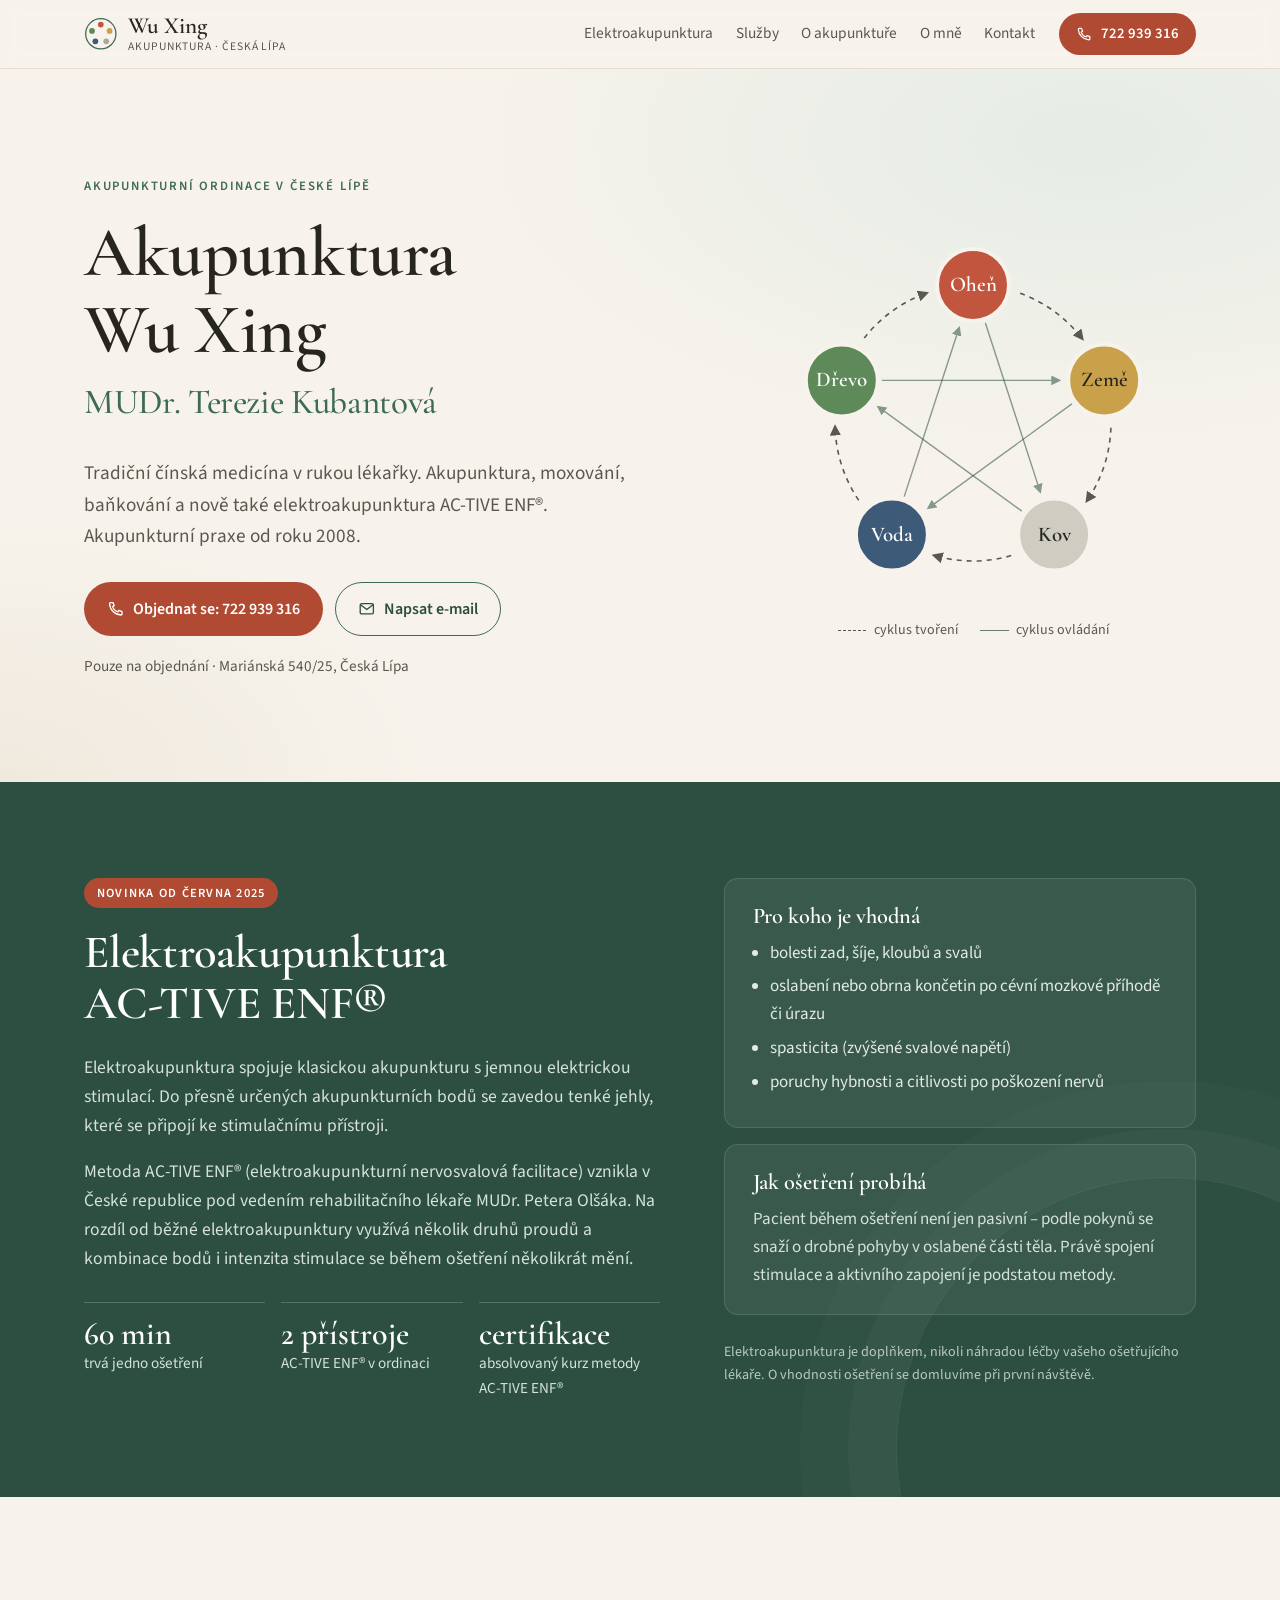
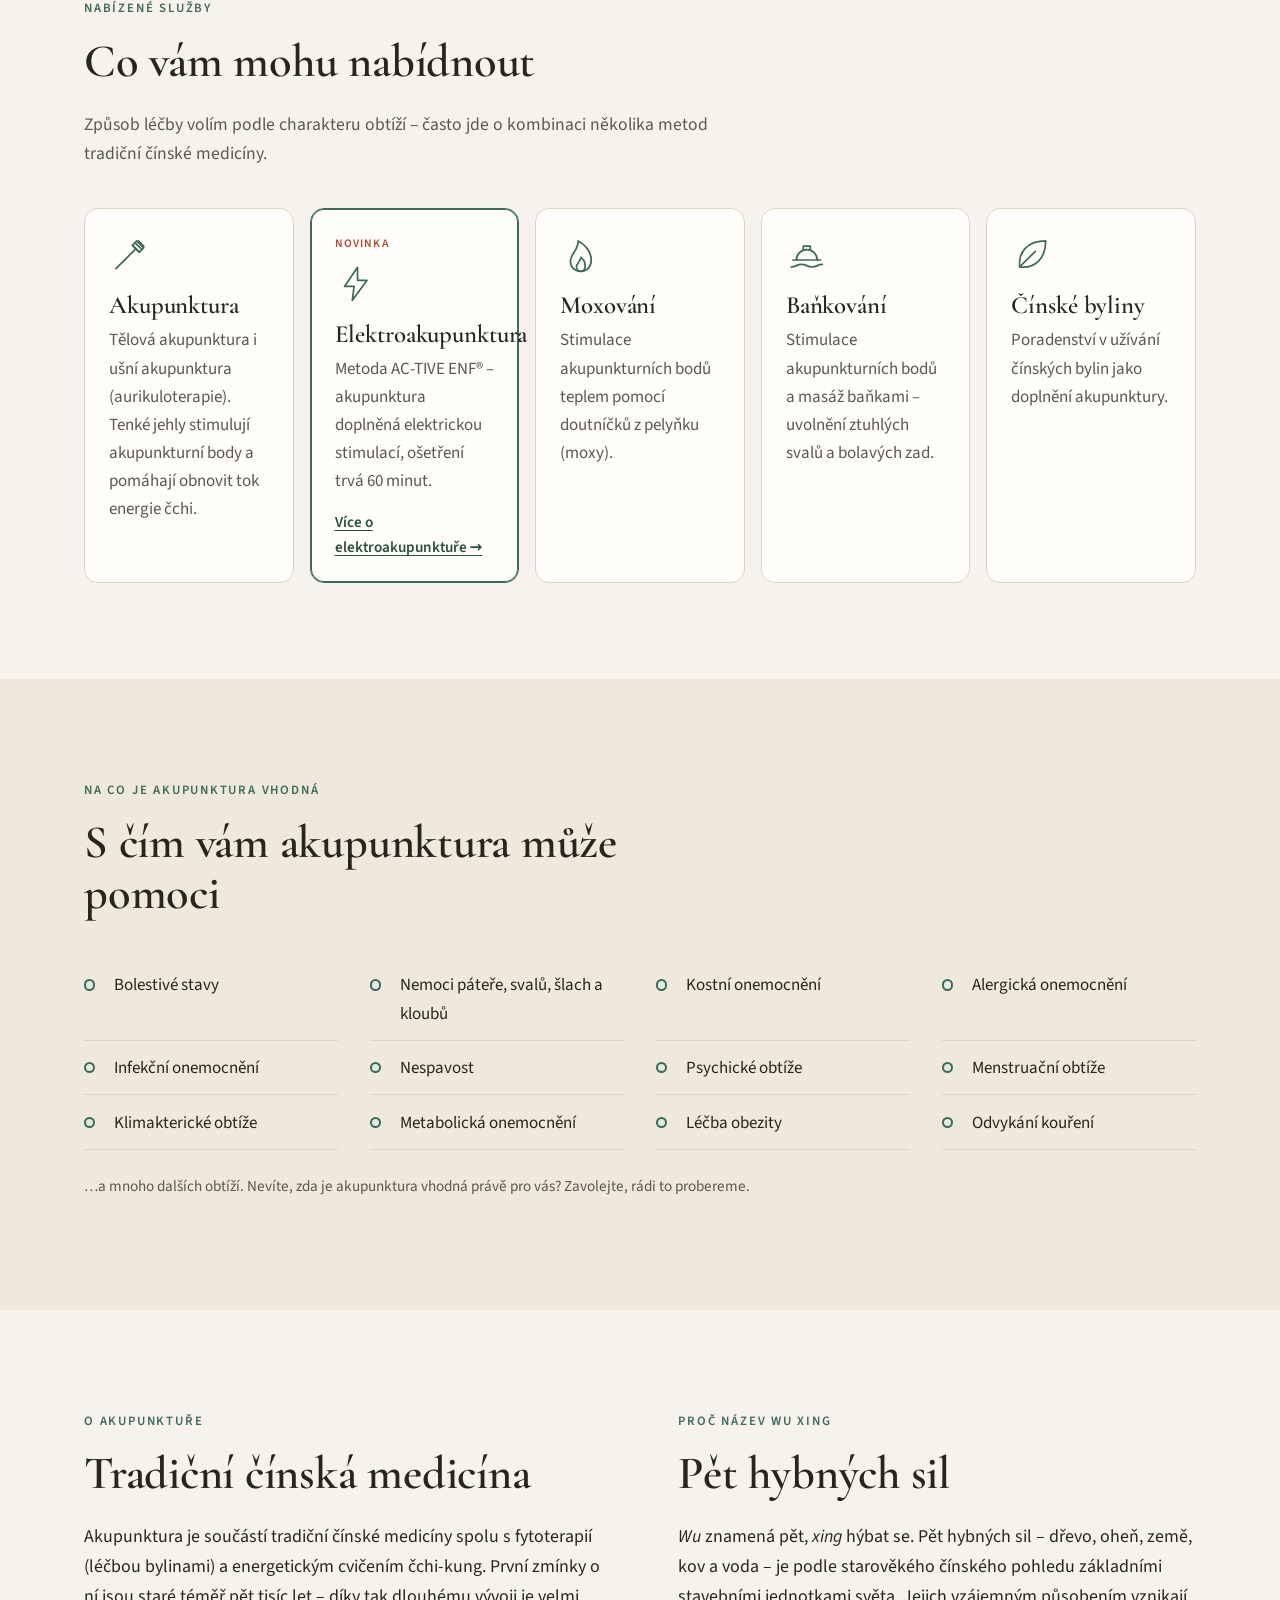
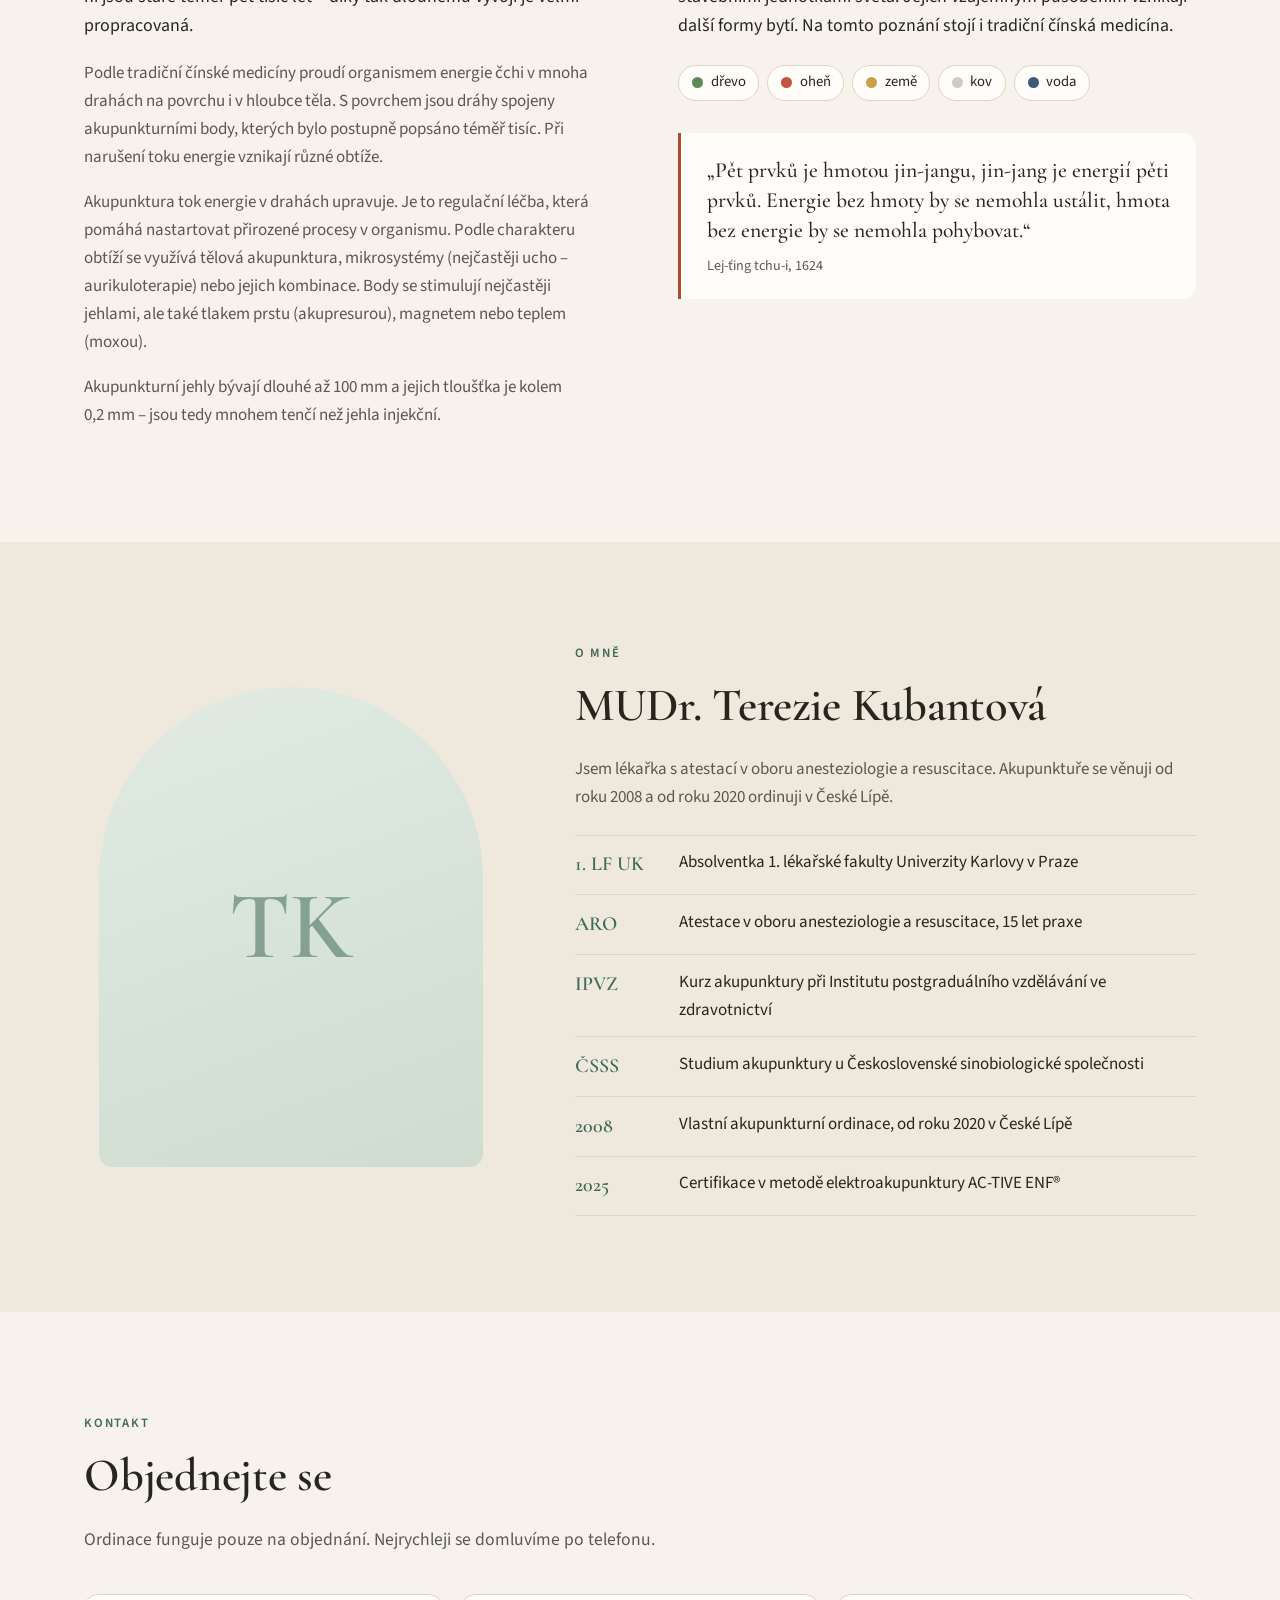
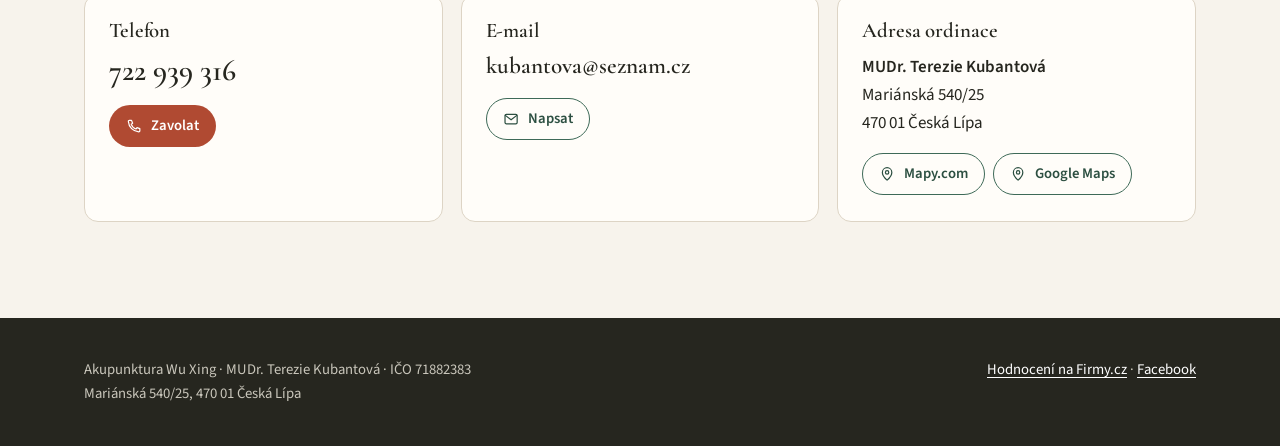
==== commit 6450d4cf: "Update practice address to Mariánská 540/25 Co-Authored-By: Claude Opus 5 (1M context) <noreply@anth" ====
--- a/index.html
+++ b/index.html
@@ -39,12 +39,12 @@
     "taxID": "71882383",
     "address": {
       "@type": "PostalAddress",
-      "streetAddress": "Mariánská 216/2",
+      "streetAddress": "Mariánská 540/25",
       "addressLocality": "Česká Lípa",
       "postalCode": "470 01",
       "addressCountry": "CZ"
     },
-    "geo": { "@type": "GeoCoordinates", "latitude": 50.686794, "longitude": 14.538123 },
+    "geo": { "@type": "GeoCoordinates", "latitude": 50.688421, "longitude": 14.538904 },
     "availableService": [
       { "@type": "MedicalTherapy", "name": "Akupunktura" },
       { "@type": "MedicalTherapy", "name": "Elektroakupunktura AC-TIVE ENF®" },
@@ -106,7 +106,7 @@
           <a class="btn btn-primary" href="tel:+420722939316"><svg aria-hidden="true"><use href="#i-phone"/></svg>Objednat se: 722 939 316</a>
           <a class="btn btn-ghost" href="mailto:kubantova@seznam.cz"><svg aria-hidden="true"><use href="#i-mail"/></svg>Napsat e-mail</a>
         </div>
-        <p class="hero-note">Pouze na objednání · Mariánská 216/2, Česká Lípa</p>
+        <p class="hero-note">Pouze na objednání · Mariánská 540/25, Česká Lípa</p>
       </div>
       <div class="hero-art">
         <svg class="wuxing" viewBox="0 0 400 380" role="img" aria-labelledby="wx-title">
@@ -316,10 +316,10 @@
         </div>
         <div class="contact-card">
           <h3>Adresa ordinace</h3>
-          <p><strong>MUDr. Terezie Kubantová</strong><br>Mariánská 216/2<br>470 01 Česká Lípa</p>
+          <p><strong>MUDr. Terezie Kubantová</strong><br>Mariánská 540/25<br>470 01 Česká Lípa</p>
           <div class="actions">
-            <a class="btn btn-ghost btn-sm" href="https://mapy.com/cs/?id=737700&source=firm" rel="noopener"><svg aria-hidden="true"><use href="#i-pin"/></svg>Mapy.com</a>
-            <a class="btn btn-ghost btn-sm" href="https://www.google.com/maps/search/?api=1&query=Mari%C3%A1nsk%C3%A1+216%2F2%2C+470+01+%C4%8Cesk%C3%A1+L%C3%ADpa" rel="noopener"><svg aria-hidden="true"><use href="#i-pin"/></svg>Google Maps</a>
+            <a class="btn btn-ghost btn-sm" href="https://mapy.com/cs/zakladni?q=Mari%C3%A1nsk%C3%A1%20540%2F25%2C%20%C4%8Cesk%C3%A1%20L%C3%ADpa" rel="noopener"><svg aria-hidden="true"><use href="#i-pin"/></svg>Mapy.com</a>
+            <a class="btn btn-ghost btn-sm" href="https://www.google.com/maps/search/?api=1&query=Mari%C3%A1nsk%C3%A1+540%2F25%2C+470+01+%C4%8Cesk%C3%A1+L%C3%ADpa" rel="noopener"><svg aria-hidden="true"><use href="#i-pin"/></svg>Google Maps</a>
           </div>
         </div>
       </div>
@@ -330,7 +330,7 @@
 
 <footer class="site-footer">
   <div class="wrap">
-    <p>Akupunktura Wu Xing · MUDr. Terezie Kubantová · IČO 71882383<br>Mariánská 216/2, 470 01 Česká Lípa</p>
+    <p>Akupunktura Wu Xing · MUDr. Terezie Kubantová · IČO 71882383<br>Mariánská 540/25, 470 01 Česká Lípa</p>
     <p><a href="https://www.firmy.cz/detail/737700-mudr-terezie-kubantova-akupunktura-wu-xing-ceska-lipa.html" rel="noopener">Hodnocení na Firmy.cz</a> · <a href="https://www.facebook.com/akupunktura.wuxing/" rel="noopener">Facebook</a></p>
   </div>
 </footer>
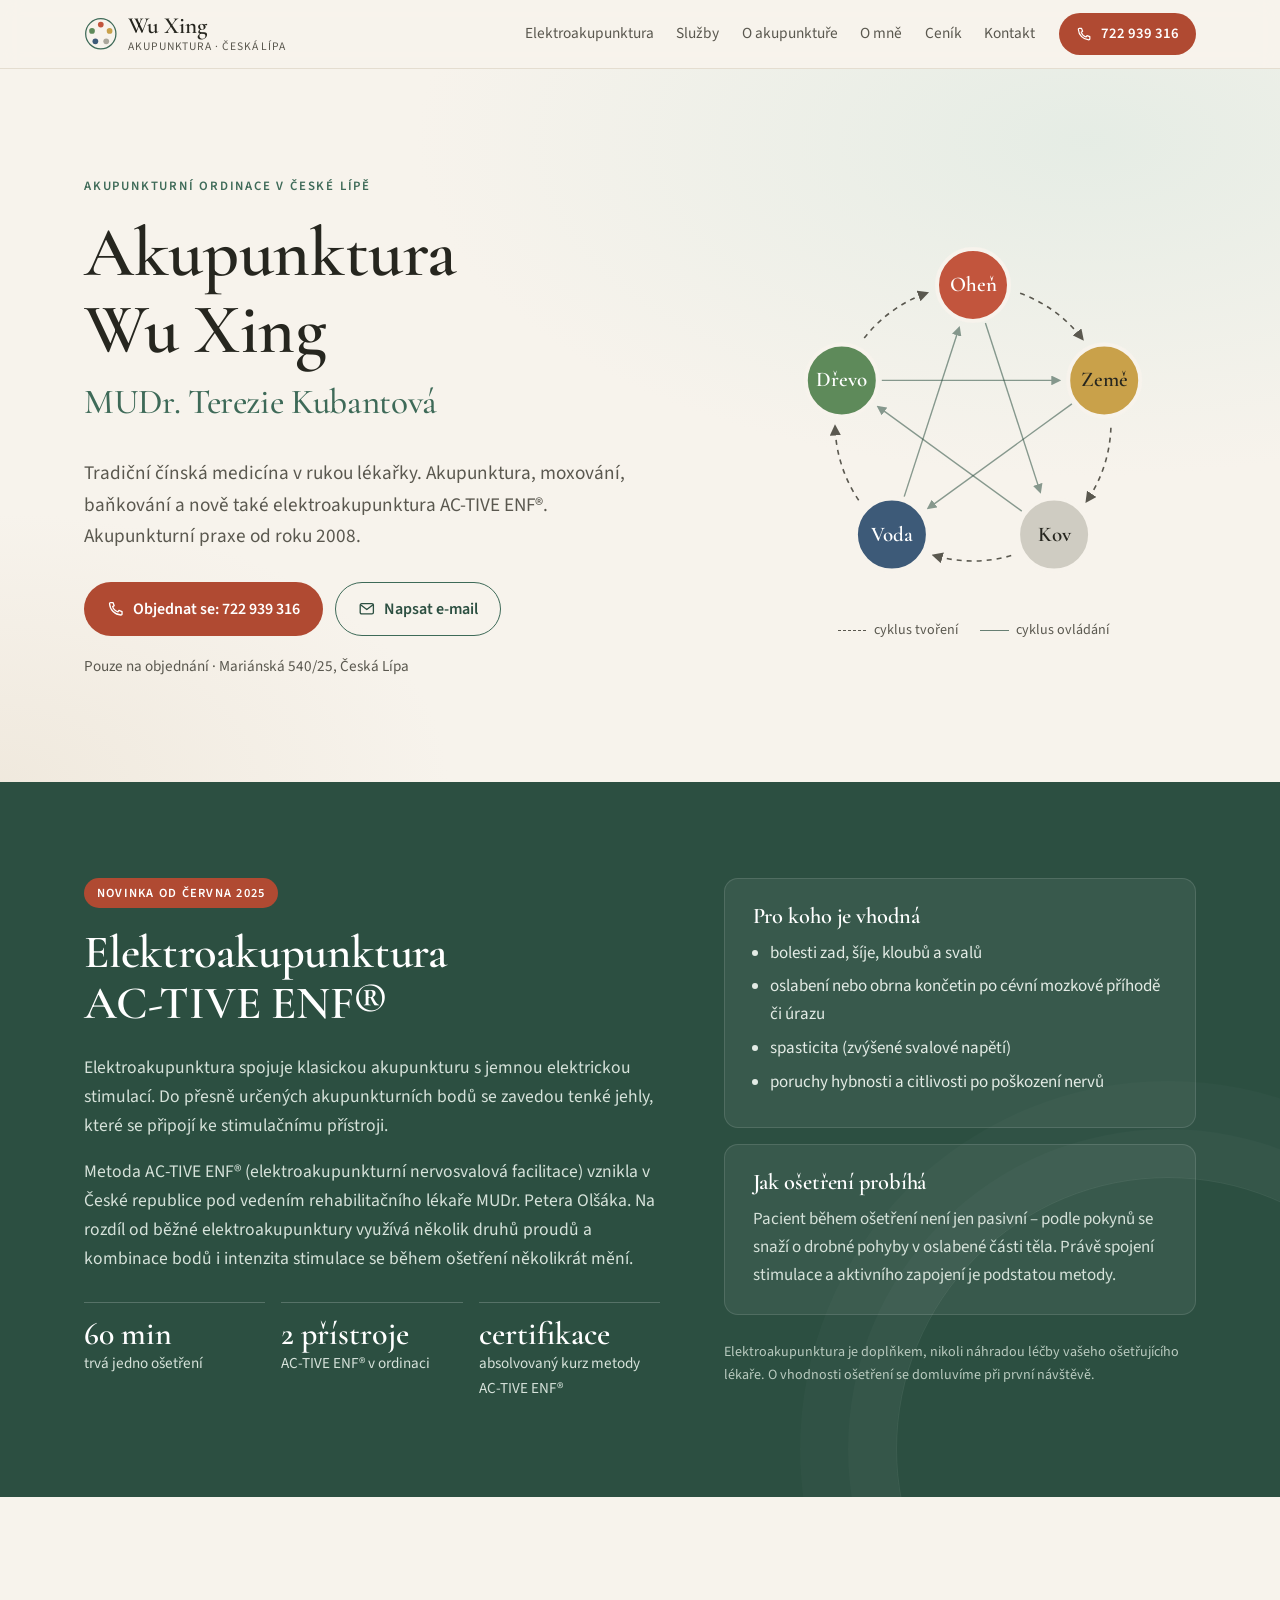
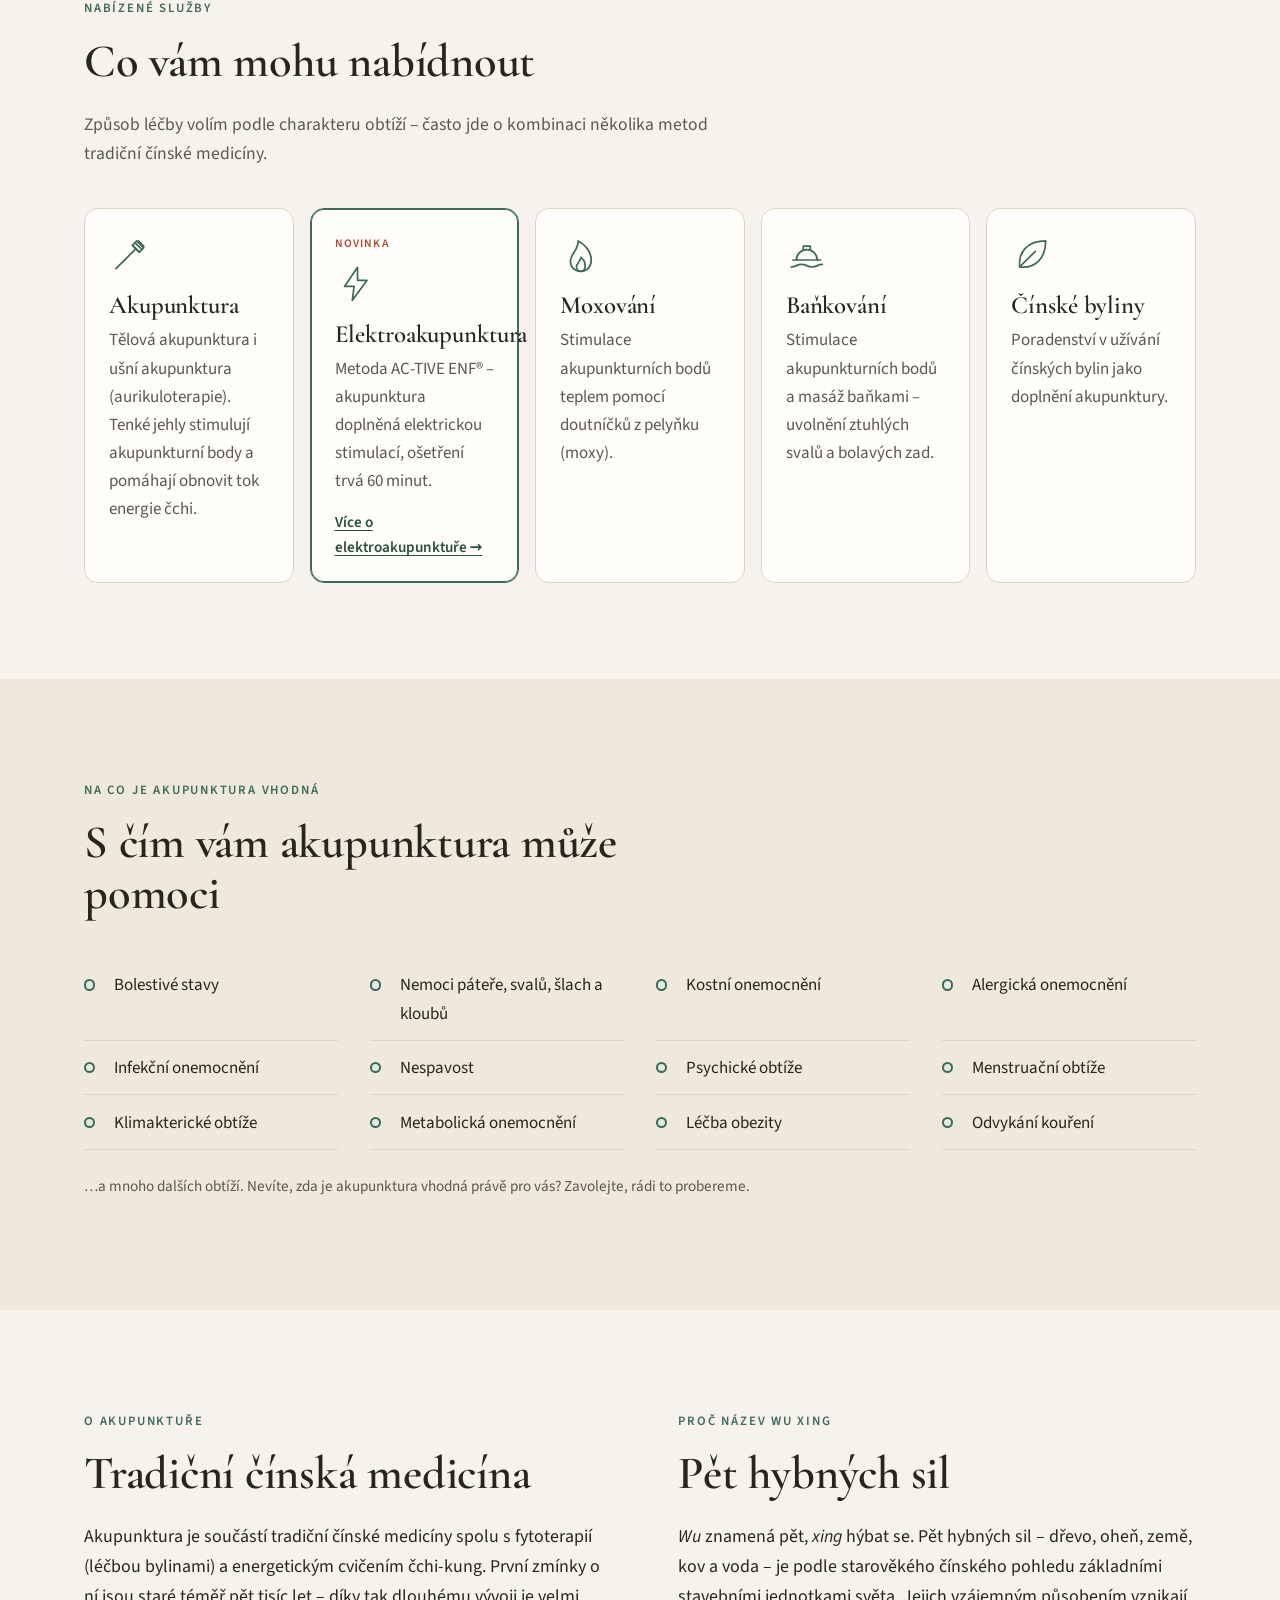
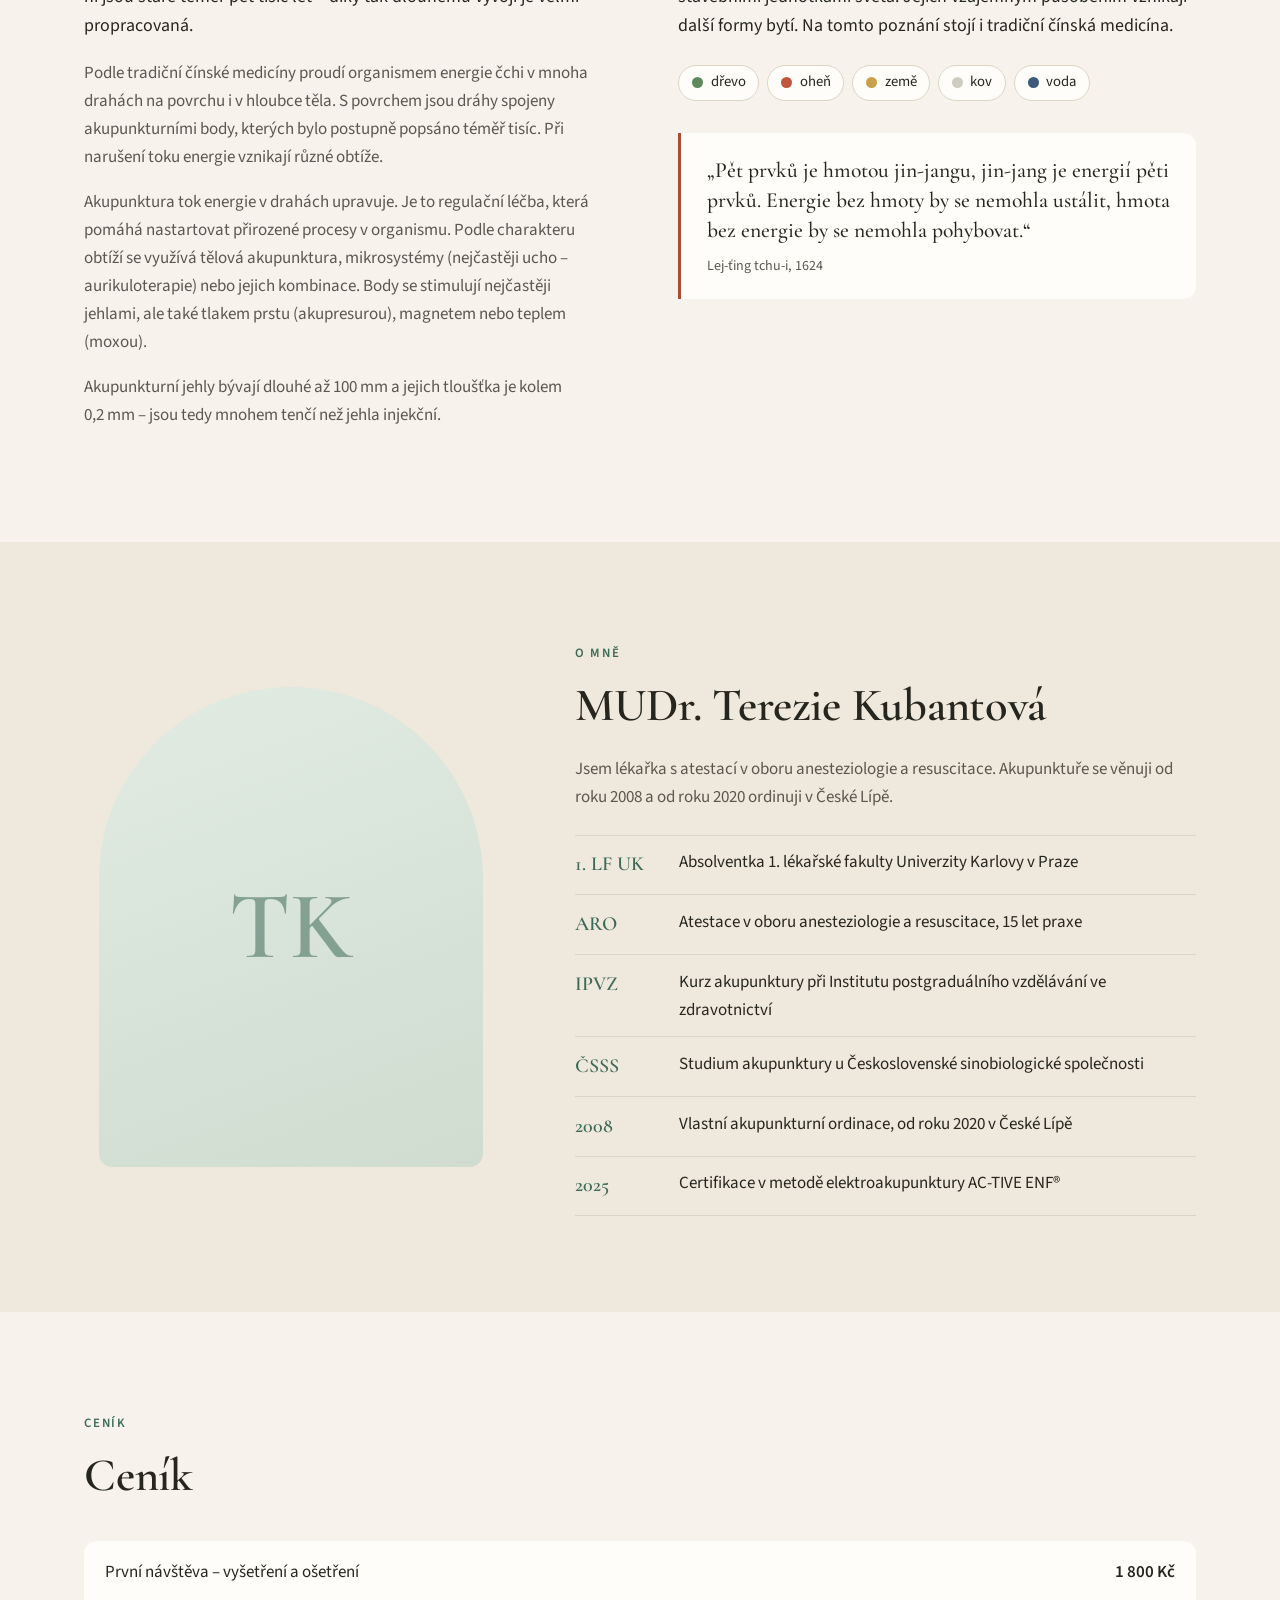
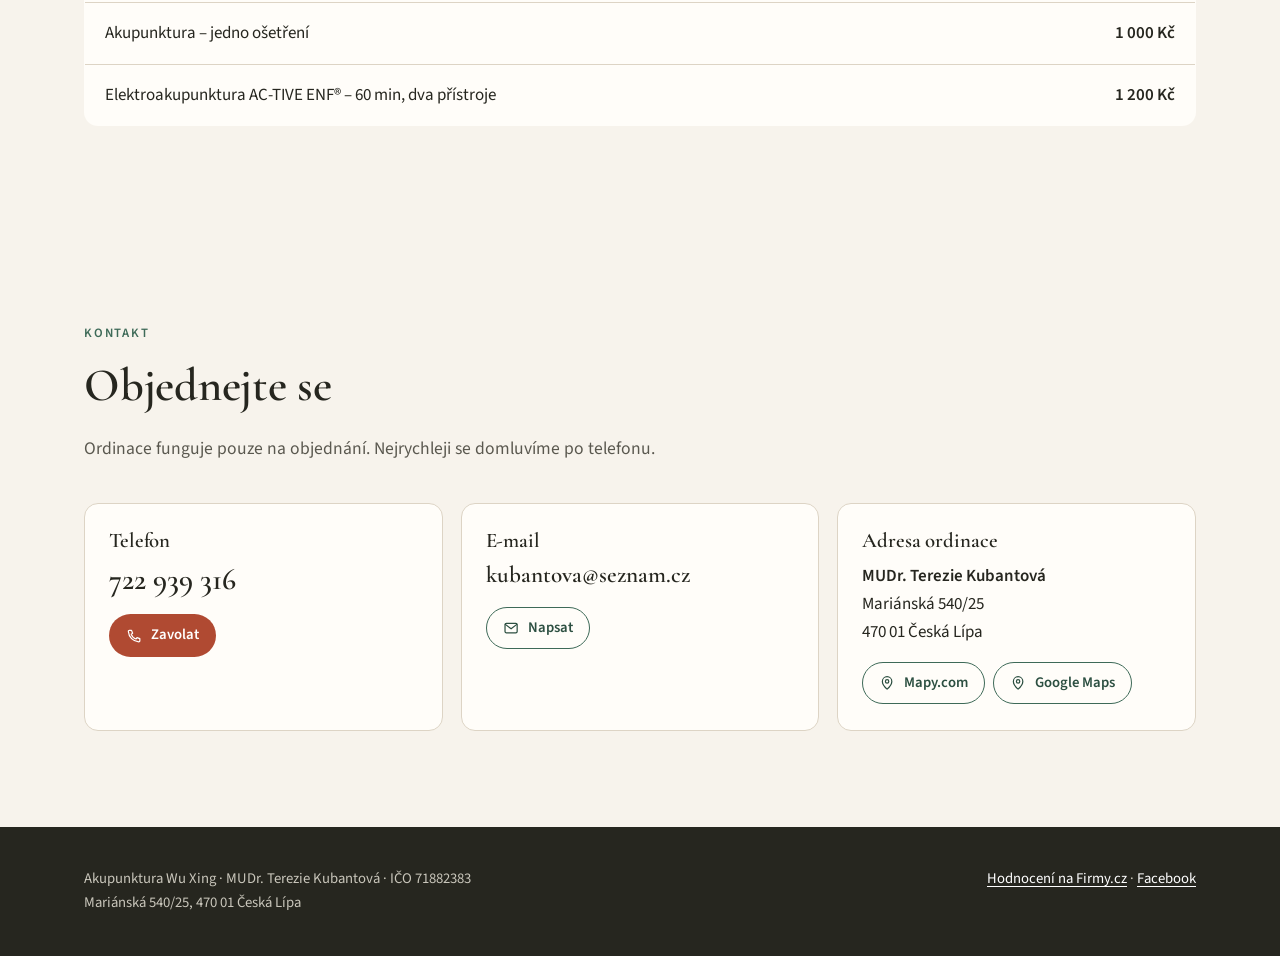
==== commit f8c803b5: "Add price list Co-Authored-By: Claude Opus 5 (1M context) <noreply@anthropic.com>" ====
--- a/index.html
+++ b/index.html
@@ -88,6 +88,7 @@
       <a href="#sluzby">Služby</a>
       <a href="#o-akupunkture">O akupunktuře</a>
       <a href="#o-mne">O mně</a>
+      <a href="#cenik">Ceník</a>
       <a href="#kontakt">Kontakt</a>
     </nav>
     <a class="btn btn-primary btn-sm" href="tel:+420722939316"><svg aria-hidden="true"><use href="#i-phone"/></svg><span>722 939 316</span></a>
@@ -278,8 +279,7 @@
     </div>
   </section>
 
-  <!-- Ceník: odkryjte smazáním atributu hidden a doplňte ceny. -->
-  <section class="section" id="cenik" hidden>
+  <section class="section" id="cenik">
     <div class="wrap">
       <div class="section-head">
         <span class="eyebrow">Ceník</span>
@@ -287,10 +287,9 @@
       </div>
       <table class="prices">
         <tbody>
-          <tr><td>První návštěva – vyšetření a akupunktura</td><td>… Kč</td></tr>
-          <tr><td>Kontrolní akupunktura</td><td>… Kč</td></tr>
-          <tr><td>Elektroakupunktura AC-TIVE ENF® (60 min)</td><td>… Kč</td></tr>
-          <tr><td>Moxování / baňkování (k akupunktuře)</td><td>… Kč</td></tr>
+          <tr><td>První návštěva – vyšetření a ošetření</td><td>1&nbsp;800&nbsp;Kč</td></tr>
+          <tr><td>Akupunktura – jedno ošetření</td><td>1&nbsp;000&nbsp;Kč</td></tr>
+          <tr><td>Elektroakupunktura AC-TIVE ENF® – 60 min, dva přístroje</td><td>1&nbsp;200&nbsp;Kč</td></tr>
         </tbody>
       </table>
     </div>
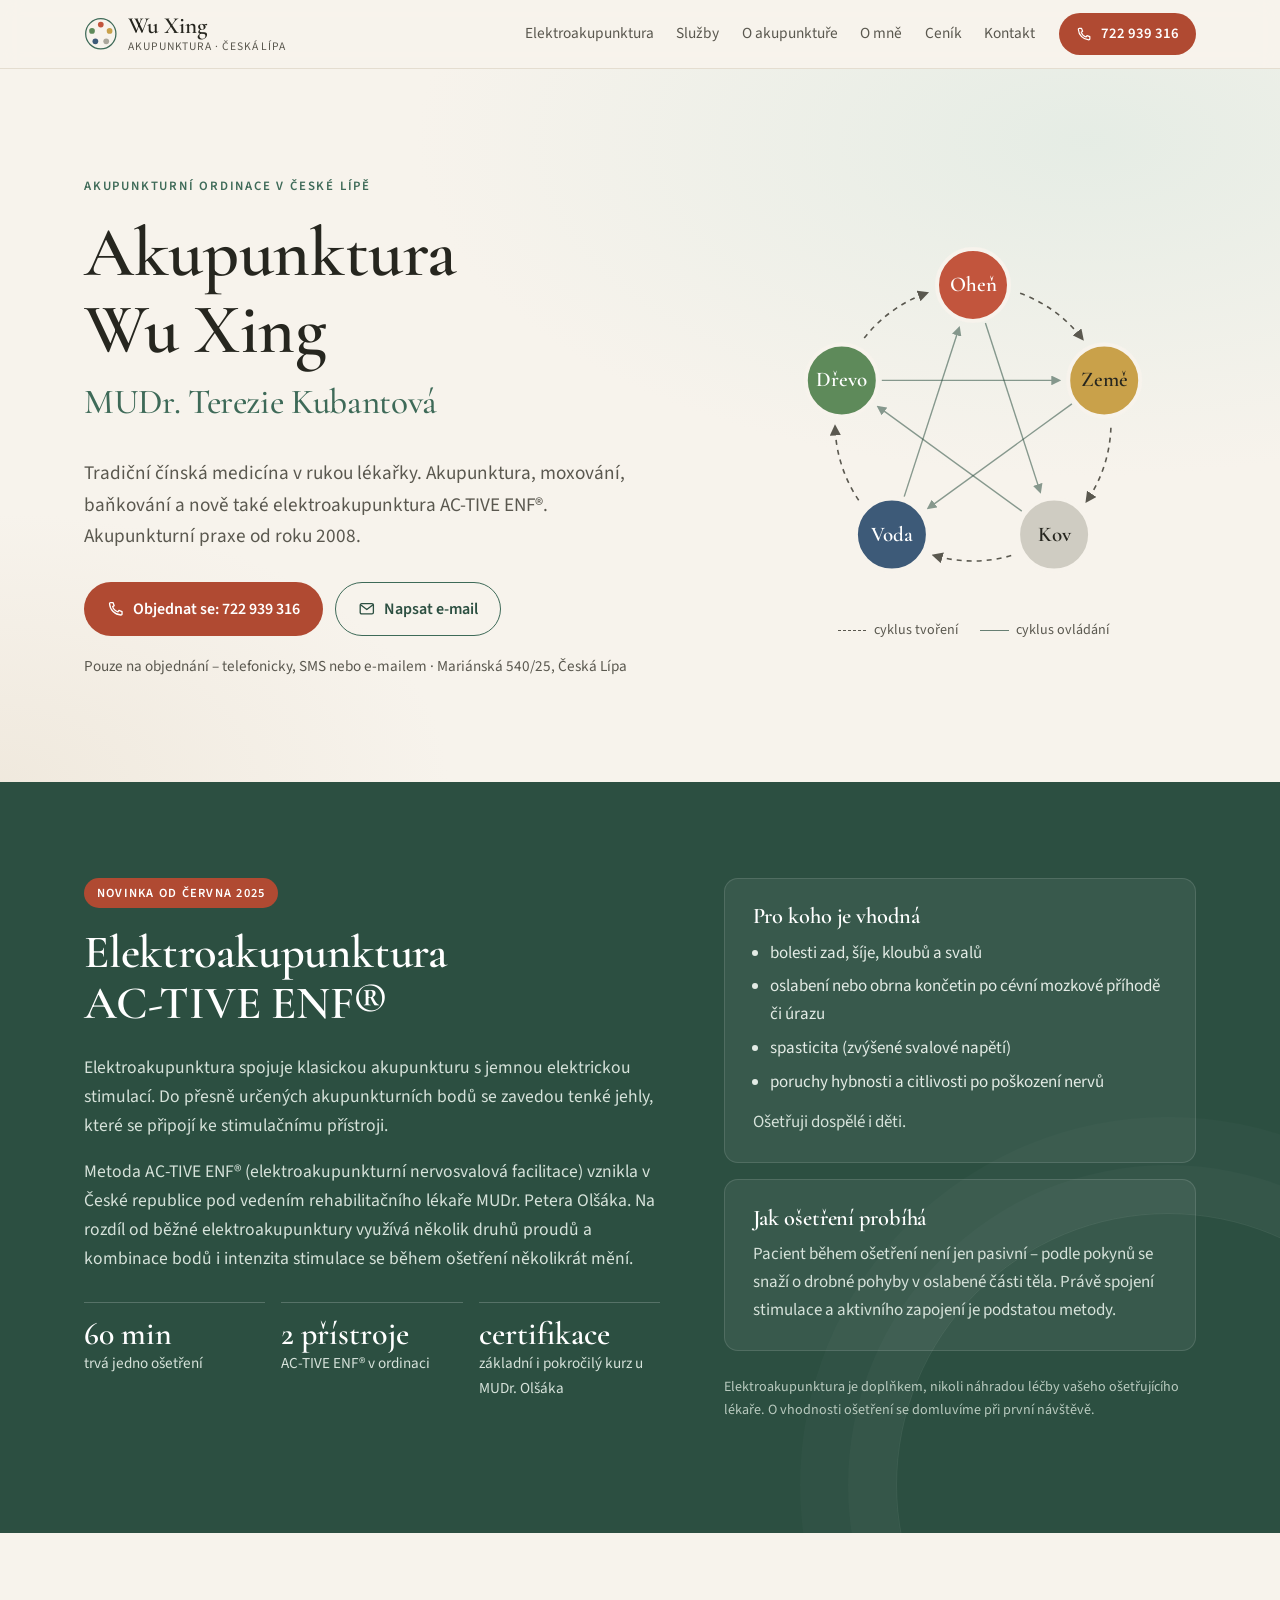
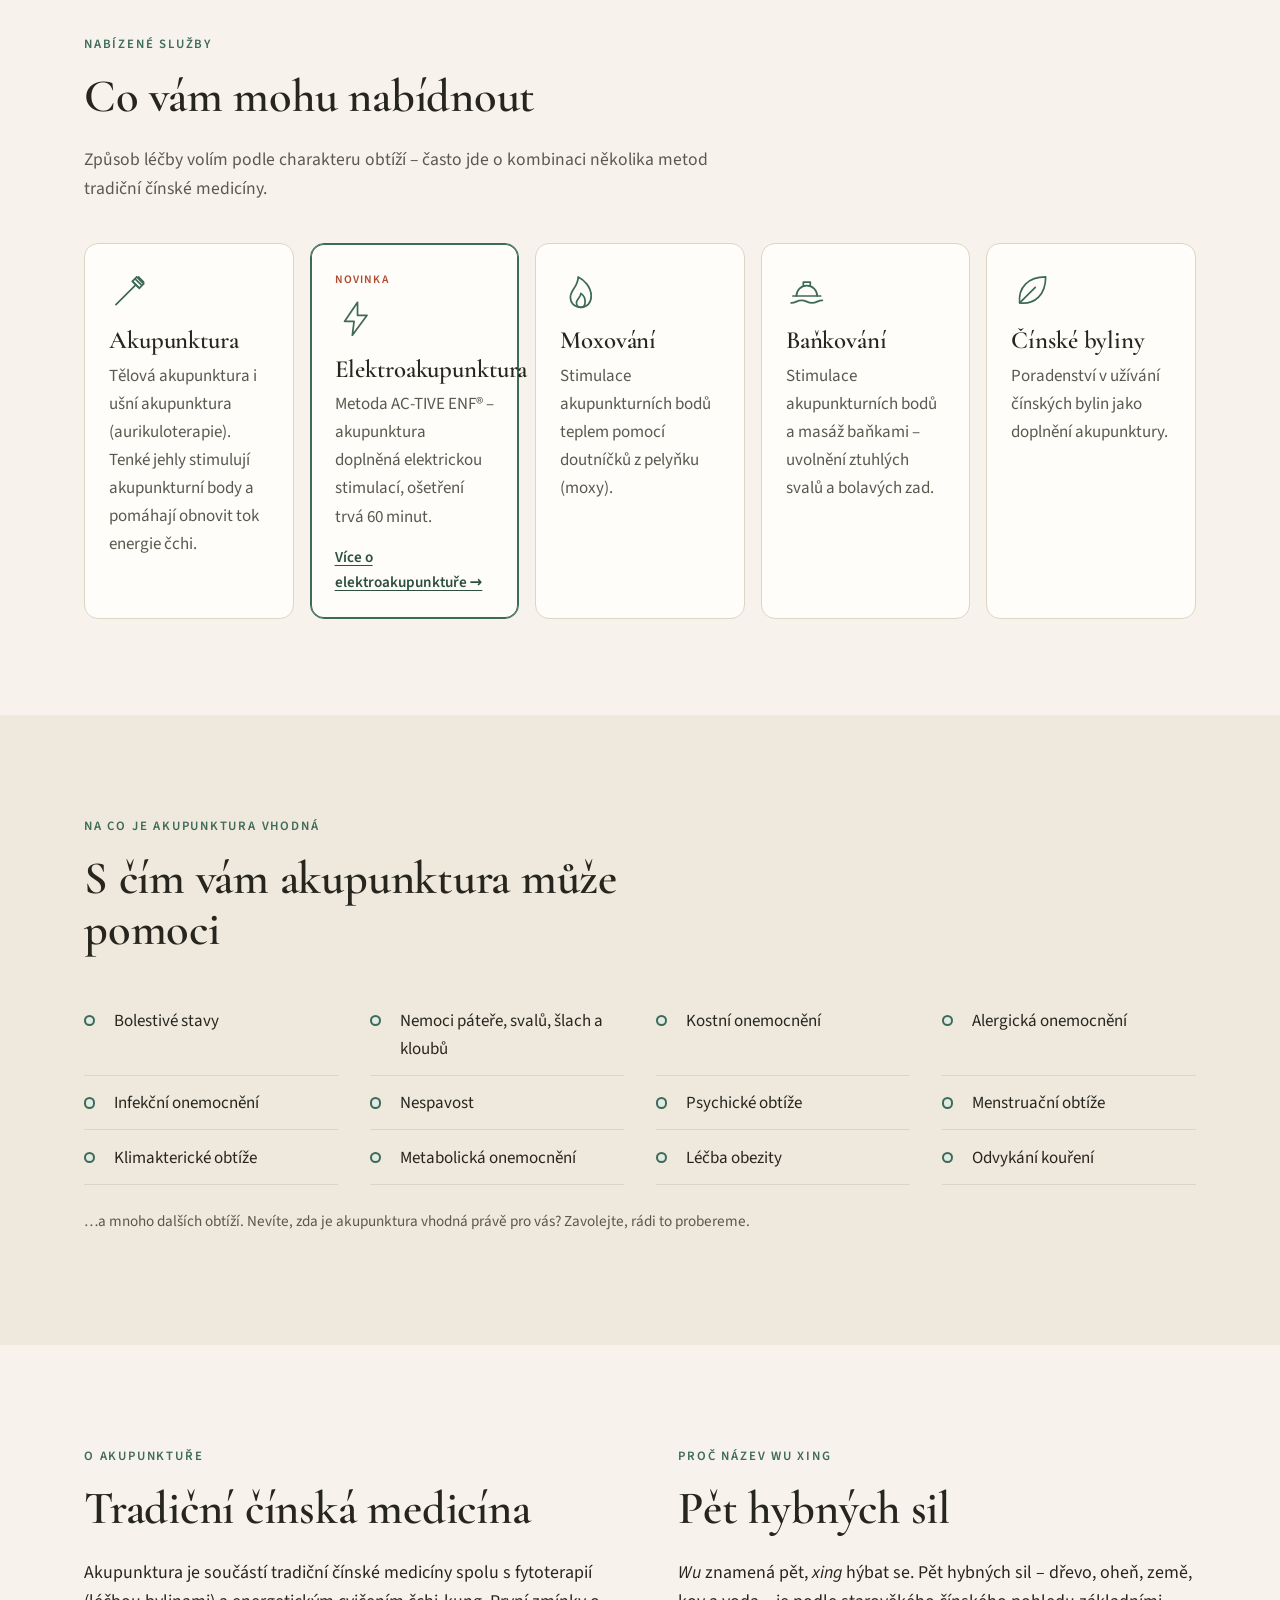
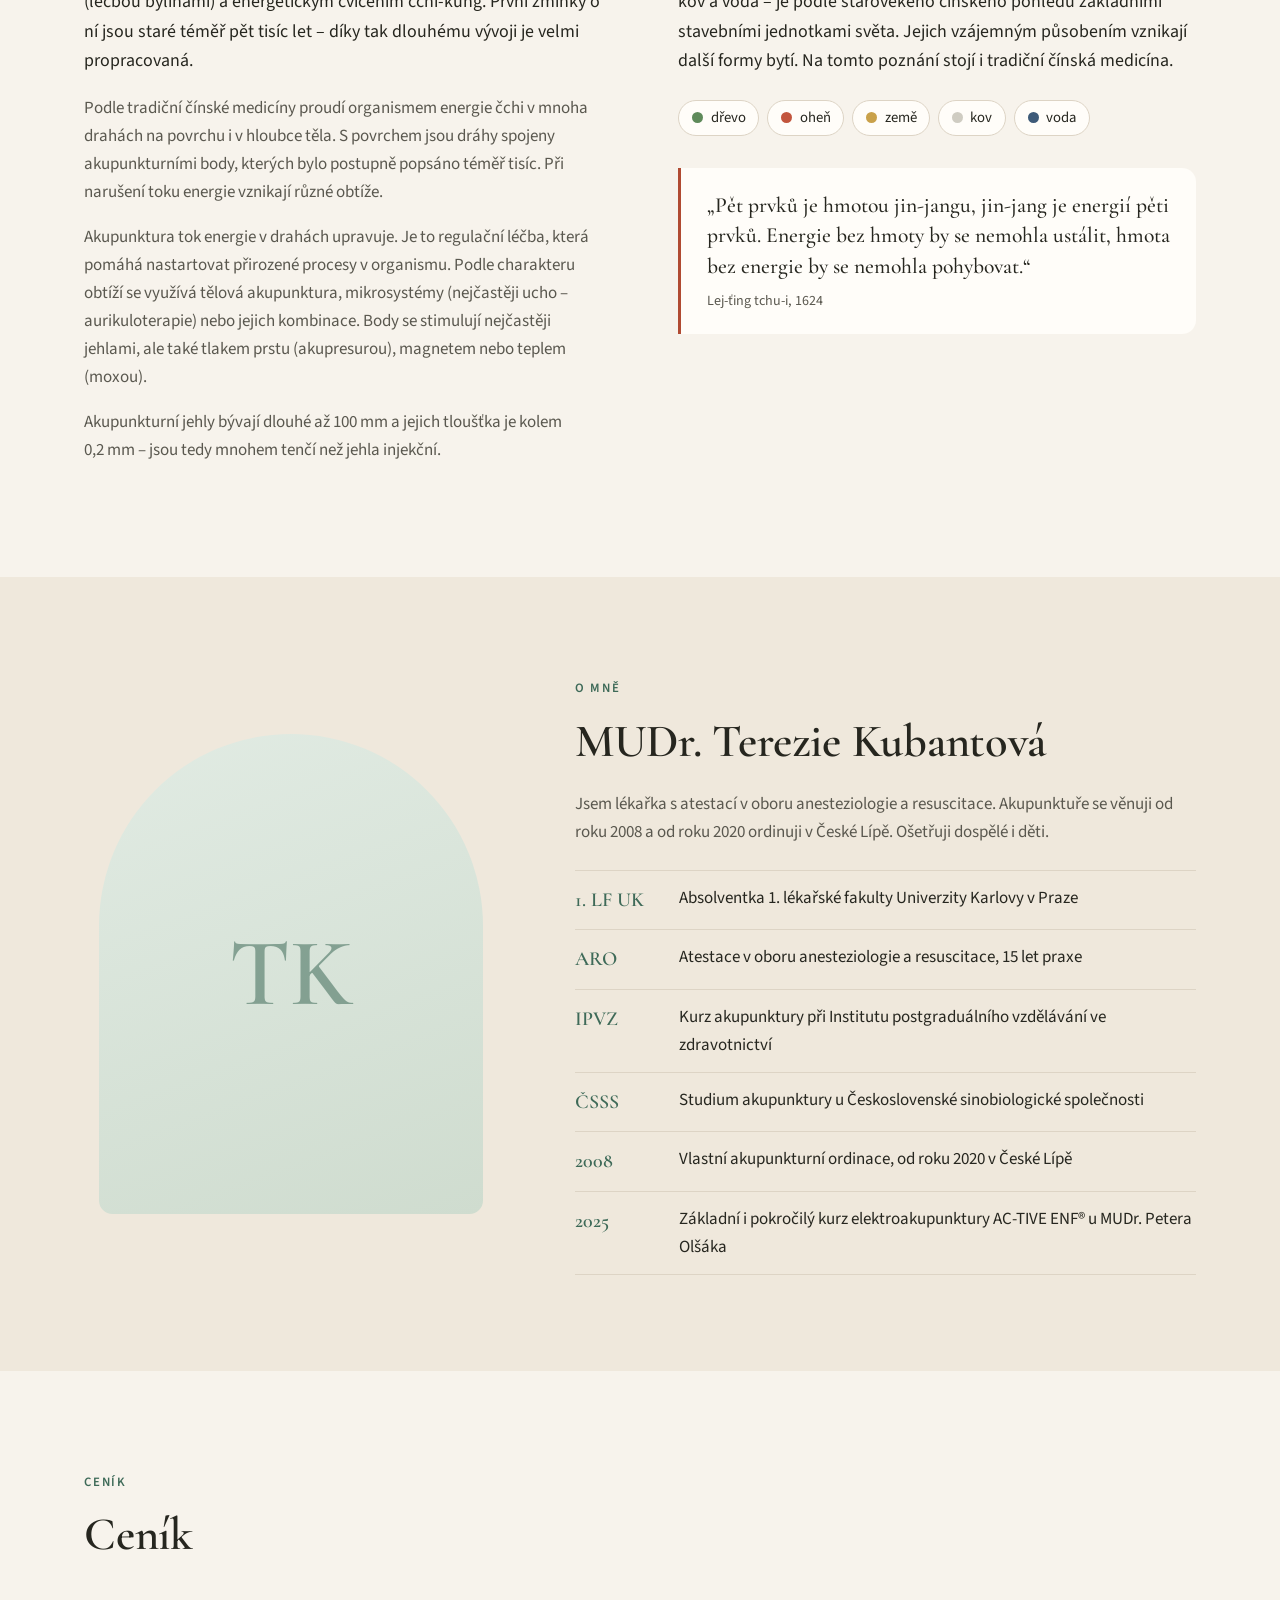
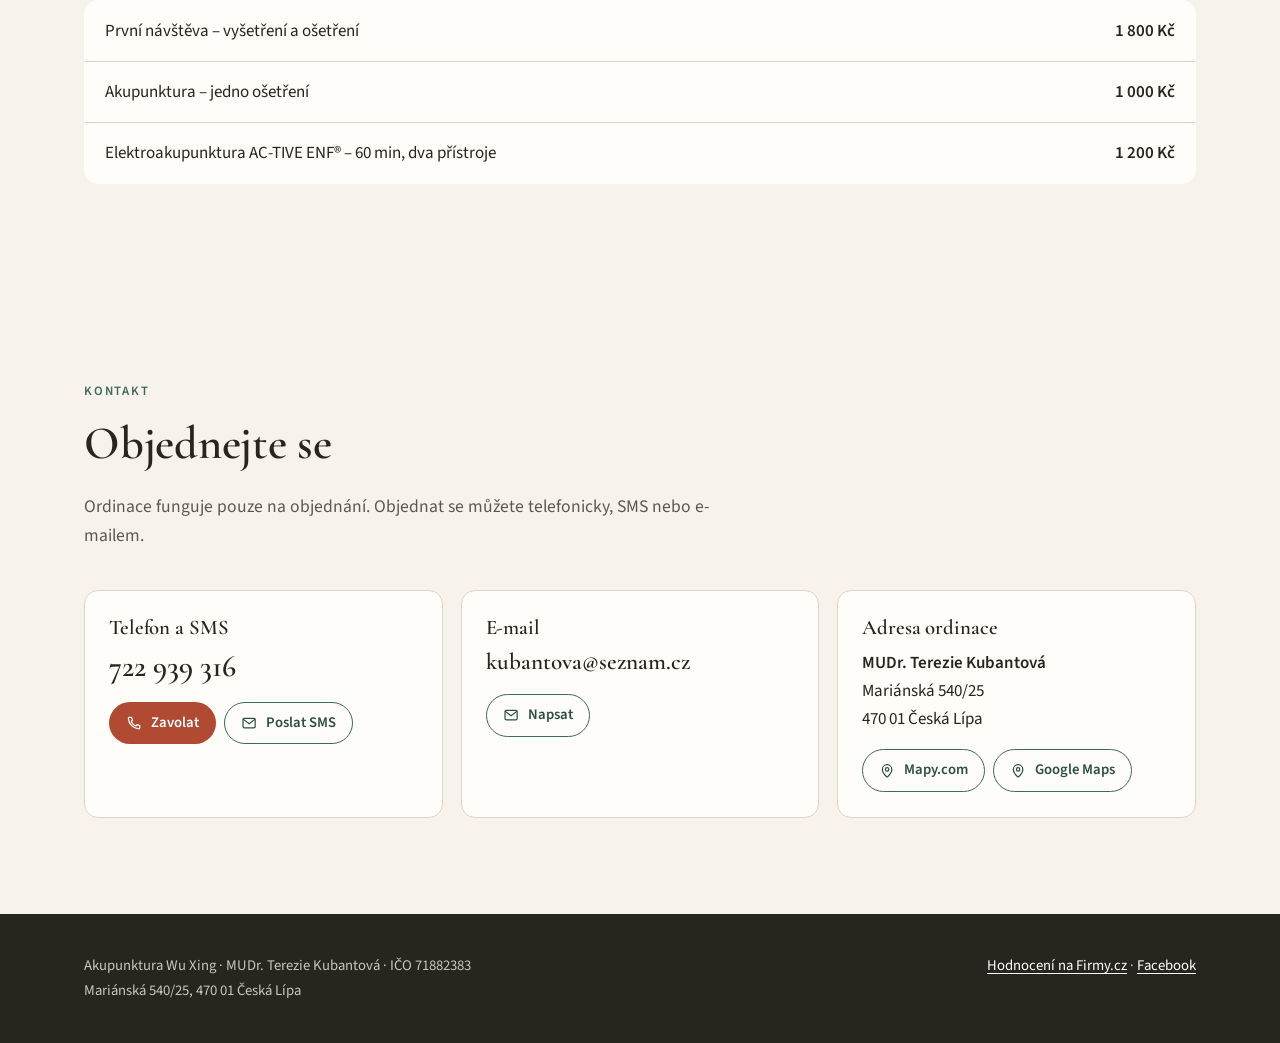
==== commit 5ede08e0: "Add booking by SMS/e-mail, children, AC-TIVE ENF courses Co-Authored-By: Claude Opus 5 (1M context) " ====
--- a/index.html
+++ b/index.html
@@ -107,7 +107,7 @@
           <a class="btn btn-primary" href="tel:+420722939316"><svg aria-hidden="true"><use href="#i-phone"/></svg>Objednat se: 722 939 316</a>
           <a class="btn btn-ghost" href="mailto:kubantova@seznam.cz"><svg aria-hidden="true"><use href="#i-mail"/></svg>Napsat e-mail</a>
         </div>
-        <p class="hero-note">Pouze na objednání · Mariánská 540/25, Česká Lípa</p>
+        <p class="hero-note">Pouze na objednání – telefonicky, SMS nebo e-mailem · Mariánská 540/25, Česká Lípa</p>
       </div>
       <div class="hero-art">
         <svg class="wuxing" viewBox="0 0 400 380" role="img" aria-labelledby="wx-title">
@@ -143,7 +143,7 @@
         <ul class="facts">
           <li><strong>60 min</strong>trvá jedno ošetření</li>
           <li><strong>2 přístroje</strong>AC-TIVE ENF® v ordinaci</li>
-          <li><strong>certifikace</strong>absolvovaný kurz metody AC-TIVE ENF®</li>
+          <li><strong>certifikace</strong>základní i pokročilý kurz u MUDr. Olšáka</li>
         </ul>
       </div>
       <div>
@@ -155,6 +155,7 @@
             <li>spasticita (zvýšené svalové napětí)</li>
             <li>poruchy hybnosti a citlivosti po poškození nervů</li>
           </ul>
+          <p style="margin-top:.8rem">Ošetřuji dospělé i děti.</p>
         </div>
         <div class="panel">
           <h3>Jak ošetření probíhá</h3>
@@ -266,14 +267,14 @@
       <div>
         <span class="eyebrow">O mně</span>
         <h2>MUDr. Terezie Kubantová</h2>
-        <p class="muted">Jsem lékařka s atestací v oboru anesteziologie a resuscitace. Akupunktuře se věnuji od roku 2008 a od roku 2020 ordinuji v České Lípě.</p>
+        <p class="muted">Jsem lékařka s atestací v oboru anesteziologie a resuscitace. Akupunktuře se věnuji od roku 2008 a od roku 2020 ordinuji v České Lípě. Ošetřuji dospělé i děti.</p>
         <ul class="timeline">
           <li><b>1. LF UK</b><span>Absolventka 1. lékařské fakulty Univerzity Karlovy v Praze</span></li>
           <li><b>ARO</b><span>Atestace v oboru anesteziologie a resuscitace, 15 let praxe</span></li>
           <li><b>IPVZ</b><span>Kurz akupunktury při Institutu postgraduálního vzdělávání ve zdravotnictví</span></li>
           <li><b>ČSSS</b><span>Studium akupunktury u Československé sinobiologické společnosti</span></li>
           <li><b>2008</b><span>Vlastní akupunkturní ordinace, od roku 2020 v České Lípě</span></li>
-          <li><b>2025</b><span>Certifikace v metodě elektroakupunktury AC-TIVE ENF®</span></li>
+          <li><b>2025</b><span>Základní i pokročilý kurz elektroakupunktury AC-TIVE ENF® u MUDr. Petera Olšáka</span></li>
         </ul>
       </div>
     </div>
@@ -300,13 +301,16 @@
       <div class="section-head">
         <span class="eyebrow">Kontakt</span>
         <h2>Objednejte se</h2>
-        <p>Ordinace funguje pouze na objednání. Nejrychleji se domluvíme po telefonu.</p>
+        <p>Ordinace funguje pouze na objednání. Objednat se můžete telefonicky, SMS nebo e-mailem.</p>
       </div>
       <div class="contact-grid">
         <div class="contact-card">
-          <h3>Telefon</h3>
+          <h3>Telefon a SMS</h3>
           <a class="big" href="tel:+420722939316">722 939 316</a>
-          <div class="actions"><a class="btn btn-primary btn-sm" href="tel:+420722939316"><svg aria-hidden="true"><use href="#i-phone"/></svg>Zavolat</a></div>
+          <div class="actions">
+            <a class="btn btn-primary btn-sm" href="tel:+420722939316"><svg aria-hidden="true"><use href="#i-phone"/></svg>Zavolat</a>
+            <a class="btn btn-ghost btn-sm" href="sms:+420722939316"><svg aria-hidden="true"><use href="#i-mail"/></svg>Poslat SMS</a>
+          </div>
         </div>
         <div class="contact-card">
           <h3>E-mail</h3>
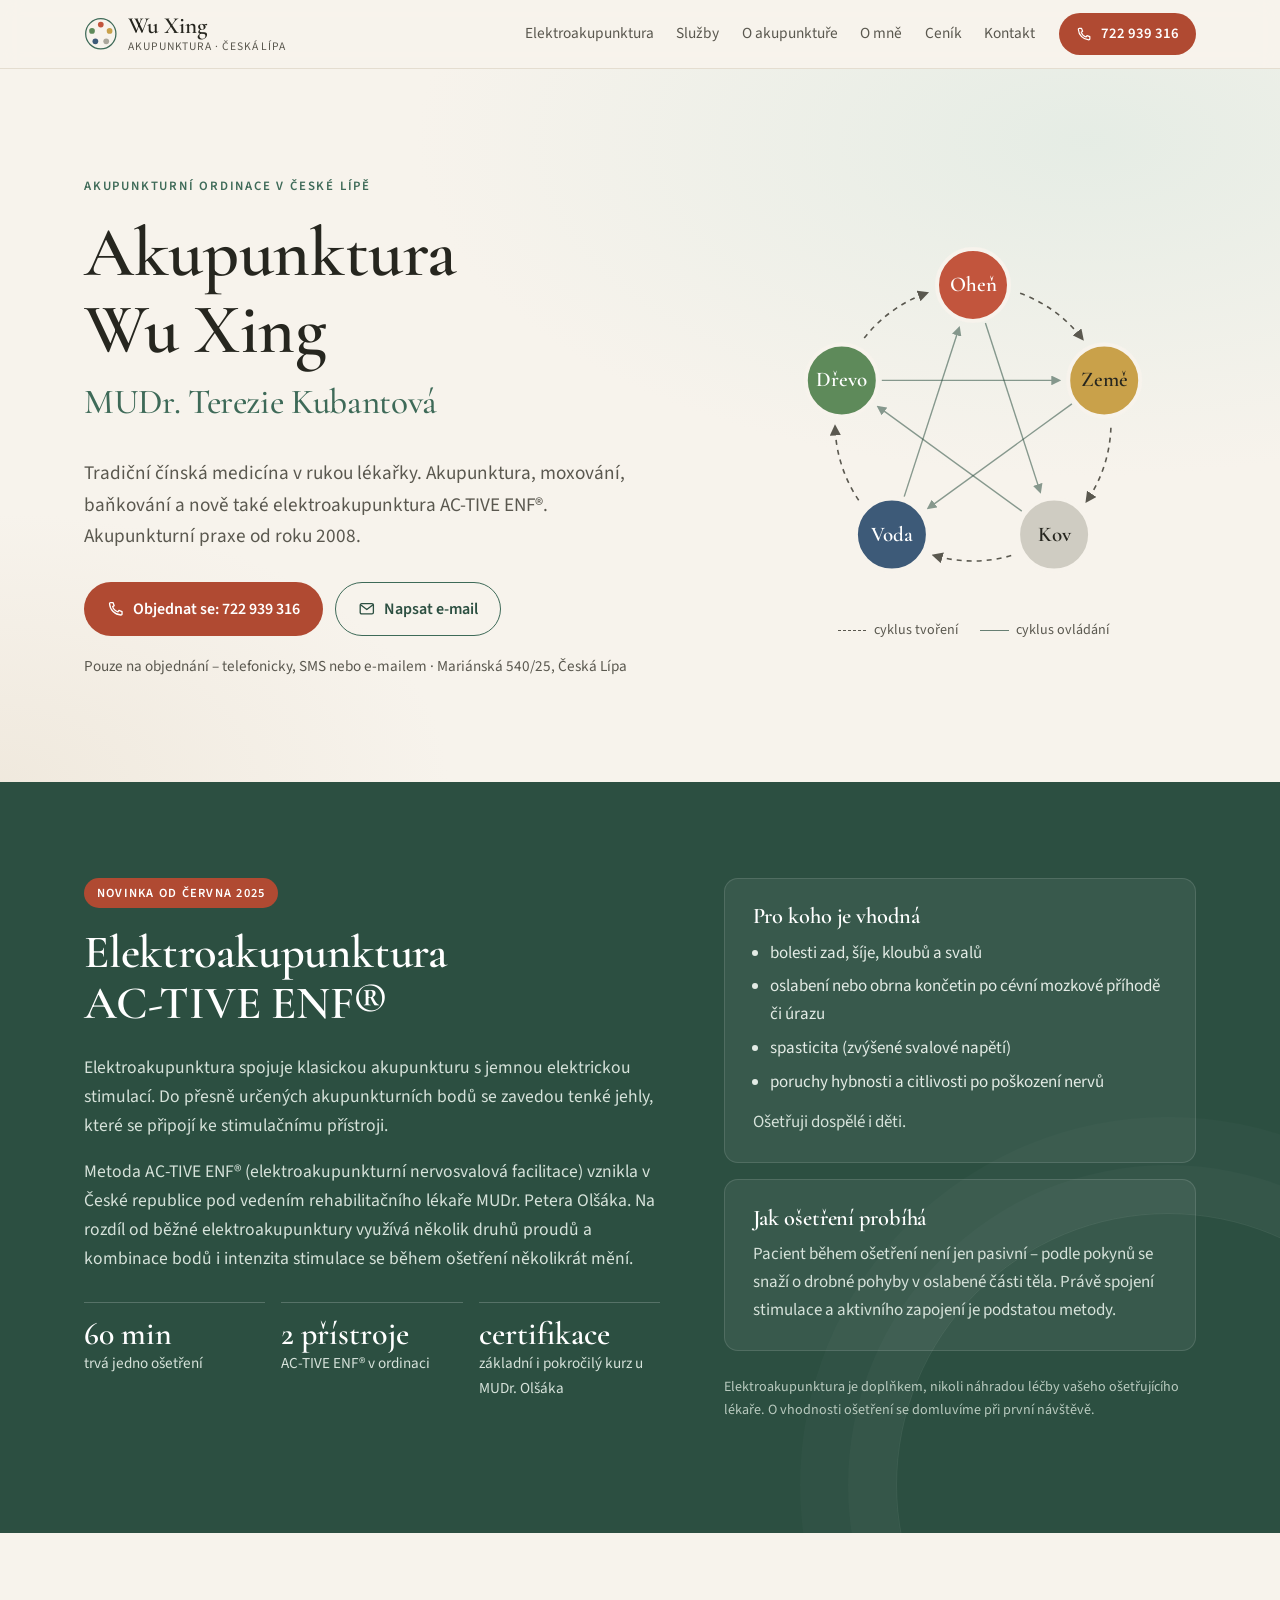
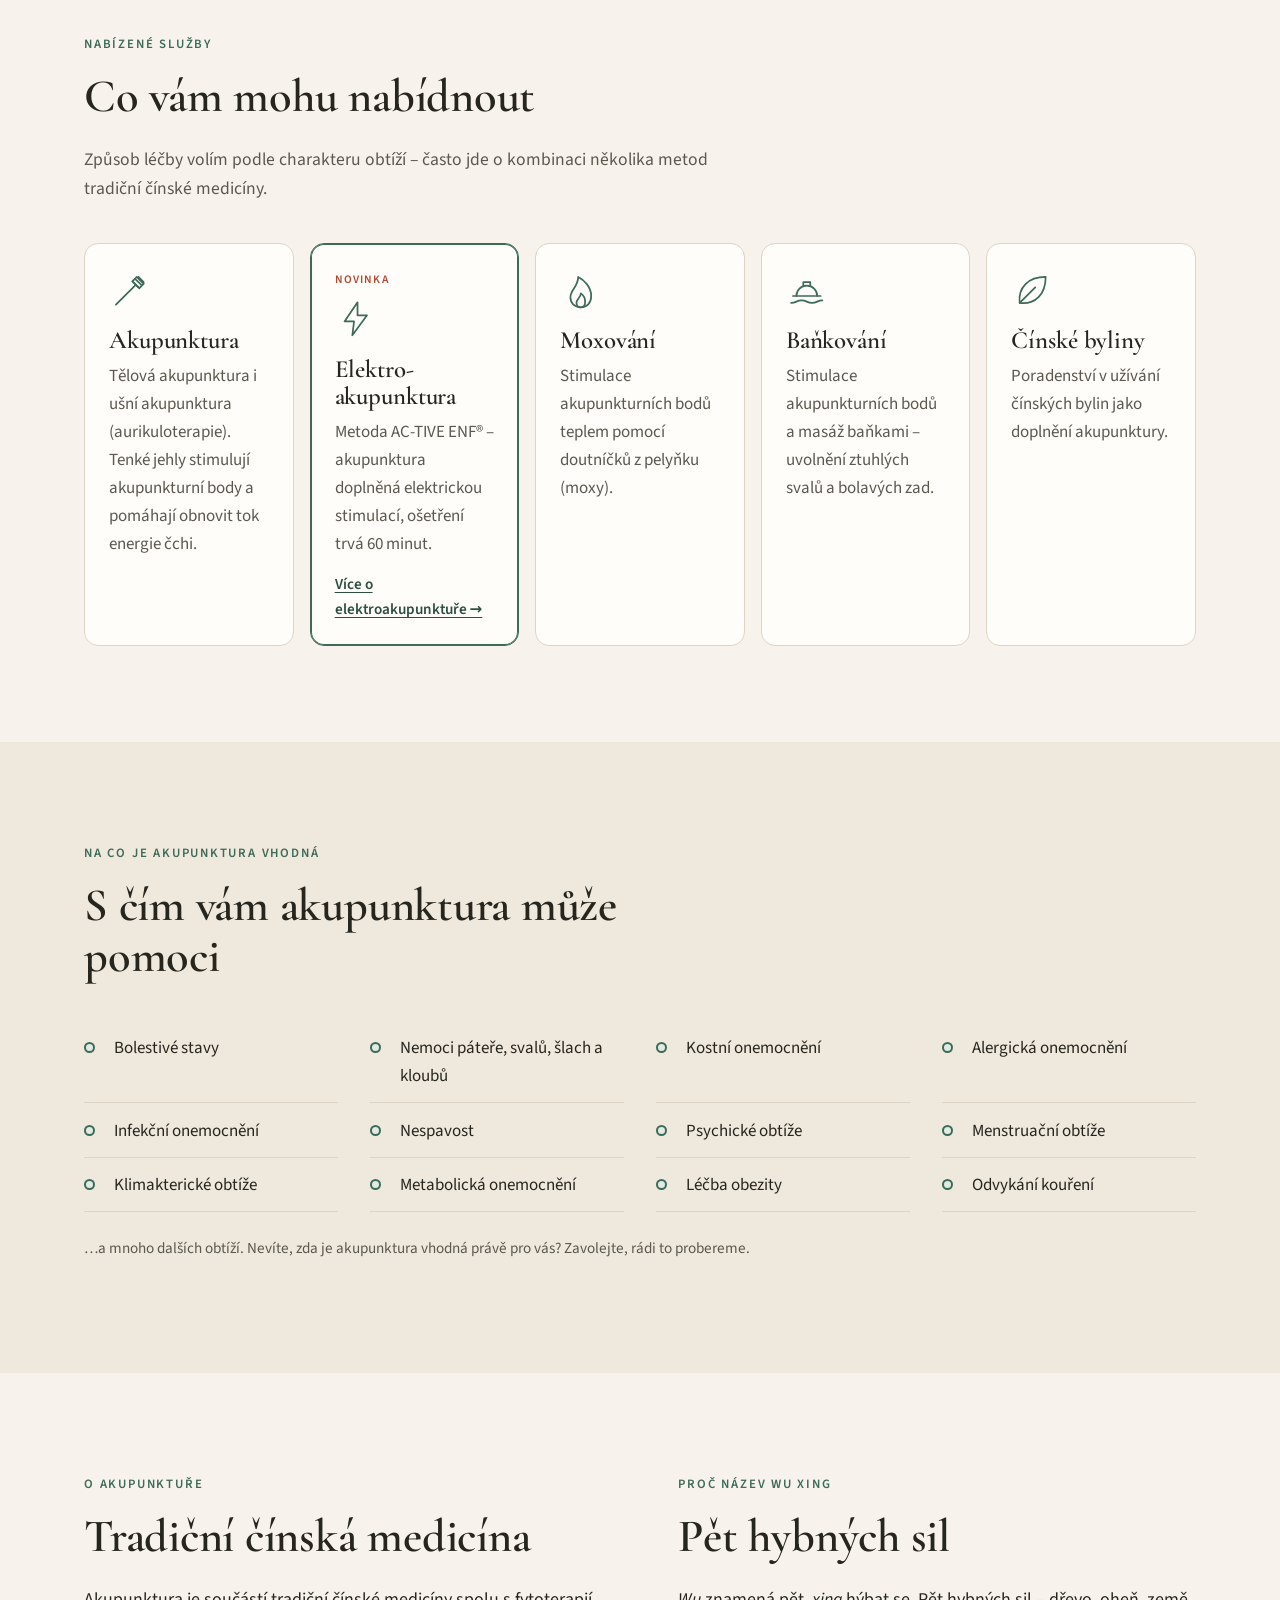
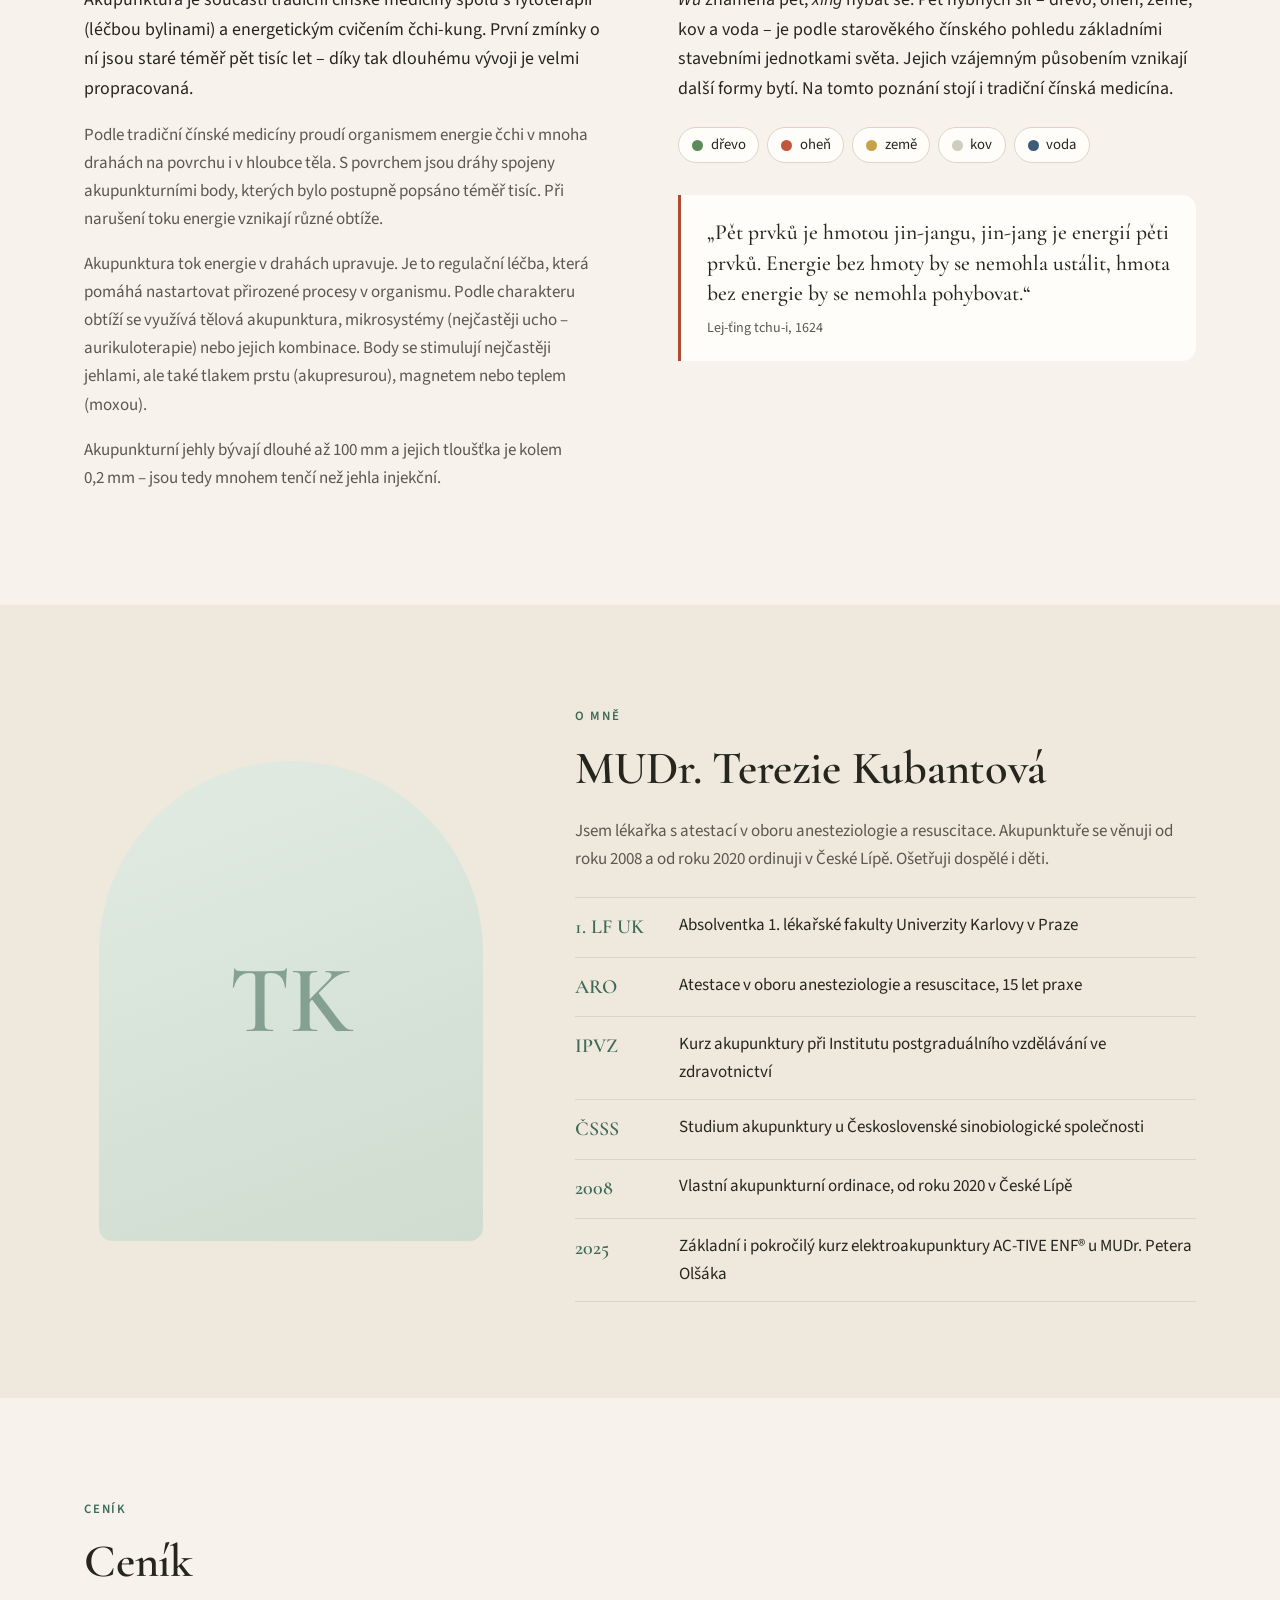
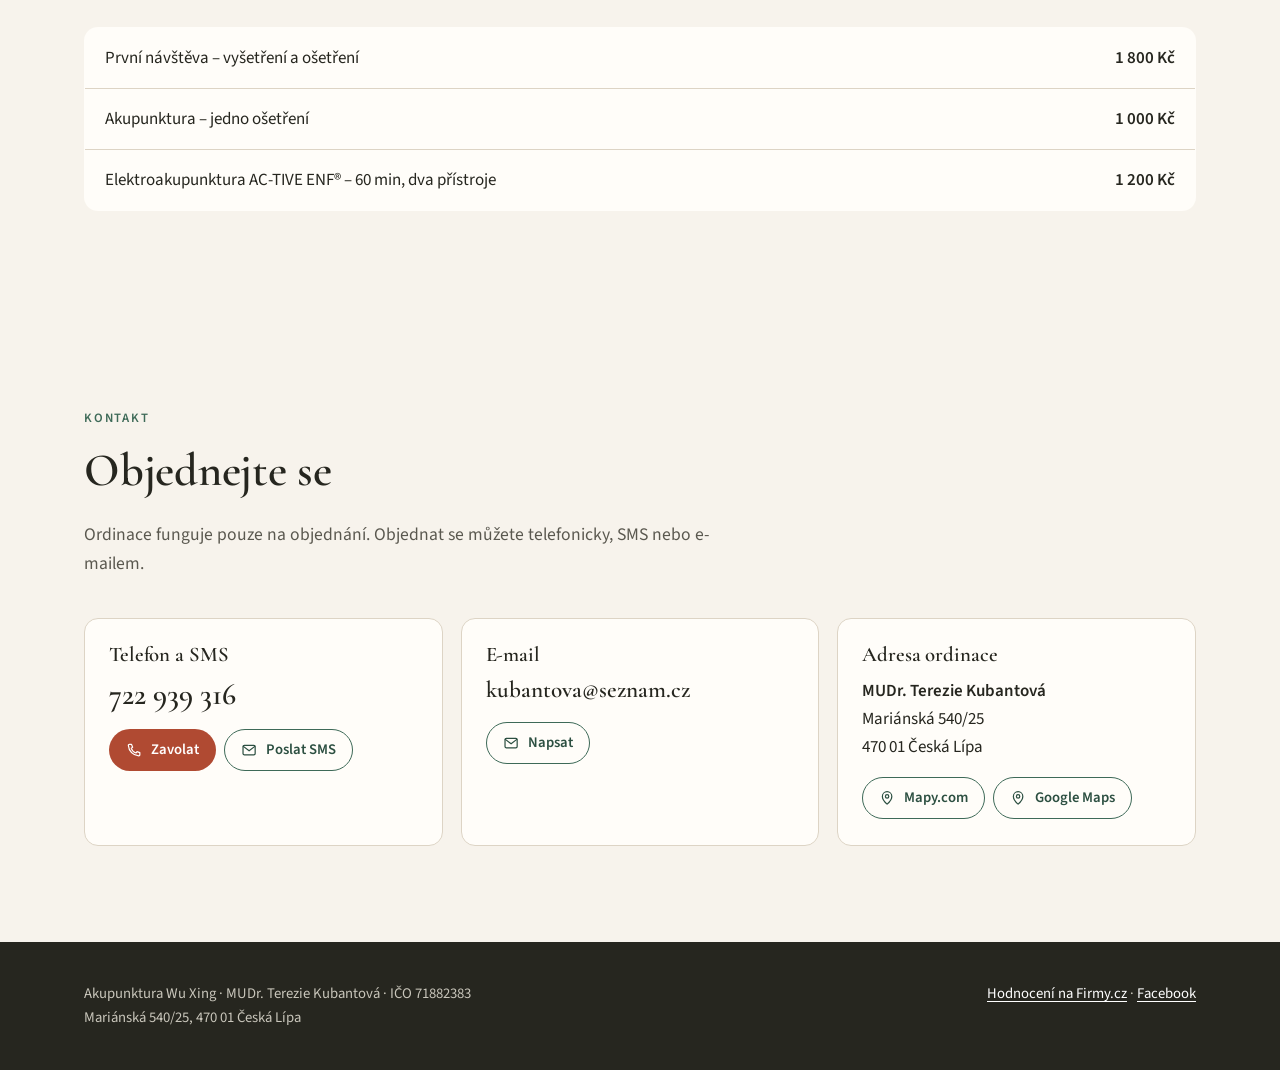
==== commit aad10328: "Fix 'Elektroakupunktura' overflowing its service card Co-Authored-By: Claude Opus 5 (1M context) <no" ====
--- a/index.html
+++ b/index.html
@@ -182,7 +182,7 @@
         <article class="card card-new">
           <span class="tag">Novinka</span>
           <svg class="icon" aria-hidden="true"><use href="#i-bolt"/></svg>
-          <h3>Elektroakupunktura</h3>
+          <h3>Elektro&shy;akupunktura</h3>
           <p>Metoda AC-TIVE ENF® – akupunktura doplněná elektrickou stimulací, ošetření trvá 60 minut.</p>
           <a class="more" href="#elektroakupunktura">Více o elektroakupunktuře →</a>
         </article>
--- a/assets/style.css
+++ b/assets/style.css
@@ -98,6 +98,7 @@
   letter-spacing: -0.005em;
   margin: 0 0 0.5em;
   color: var(--ink);
+  overflow-wrap: break-word;
 }
 h1 { font-size: clamp(2.6rem, 6vw, 4.4rem); }
 h2 { font-size: clamp(2rem, 4vw, 2.9rem); }
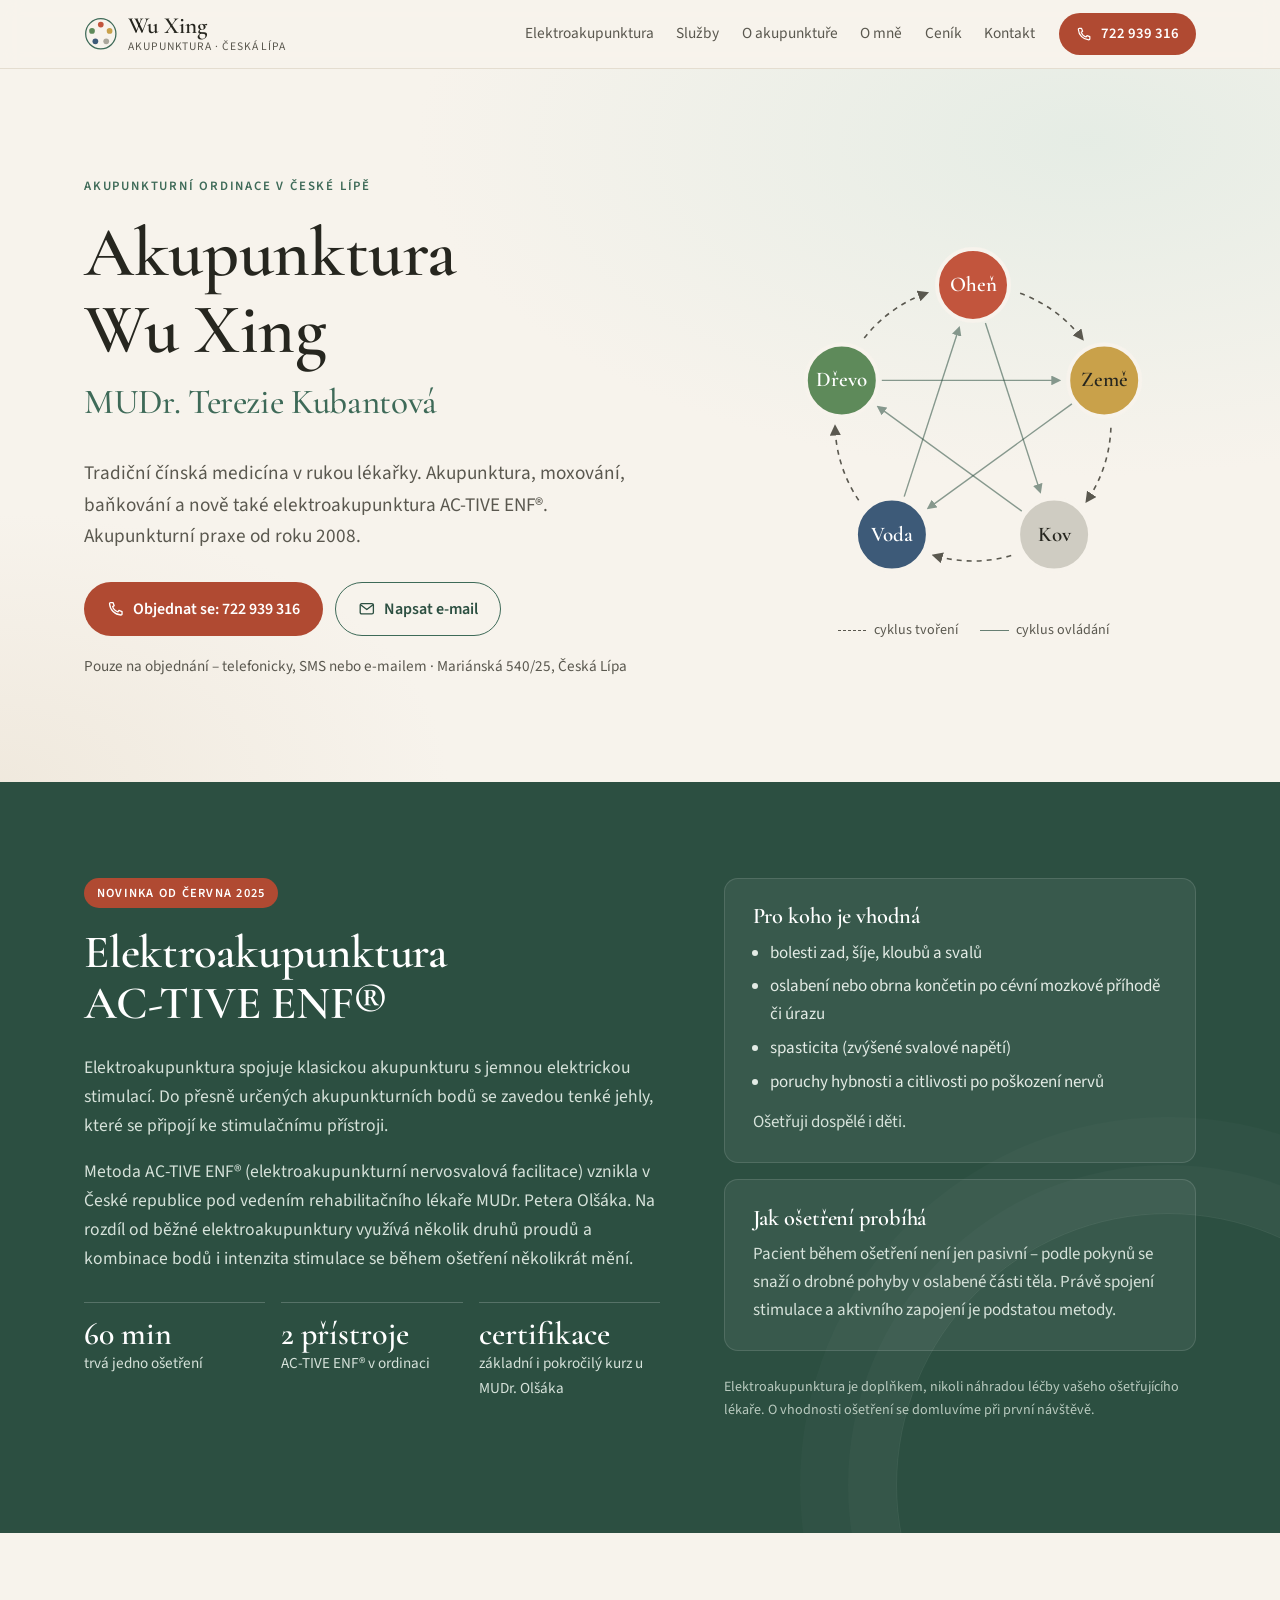
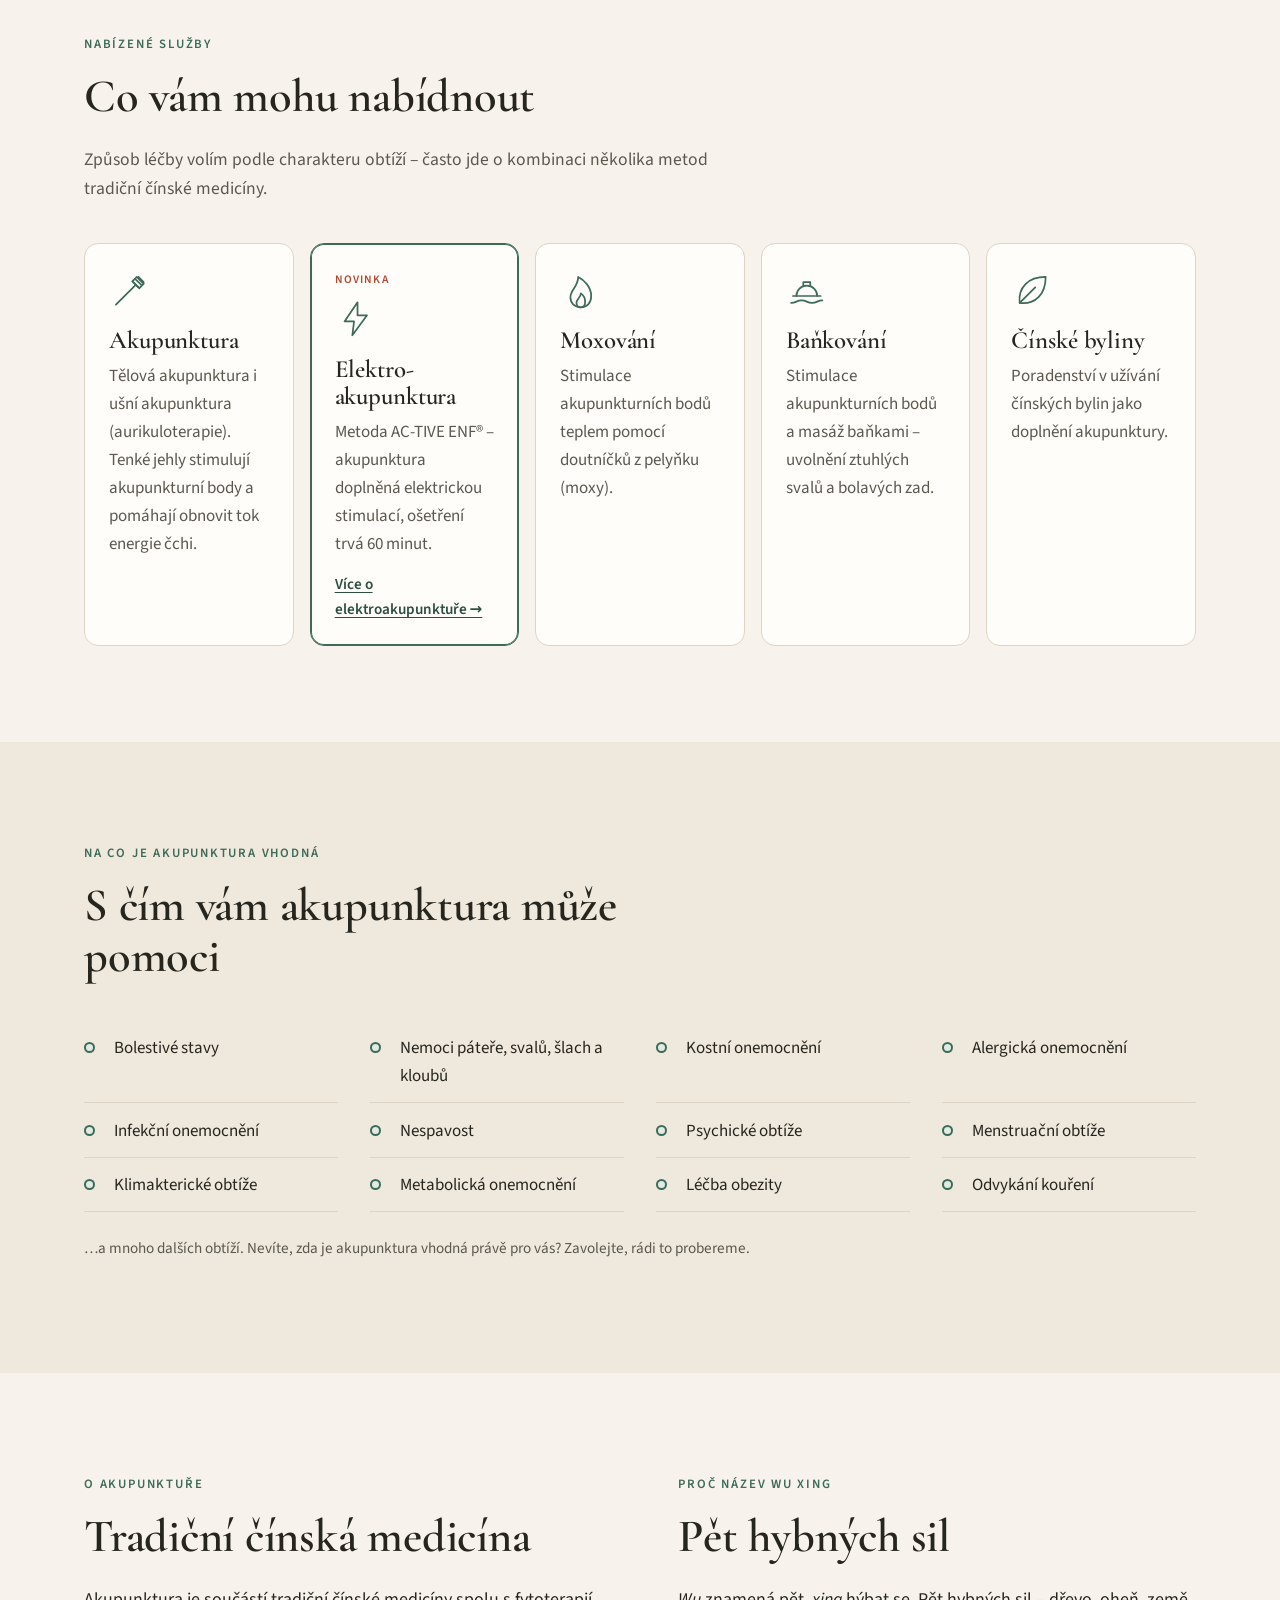
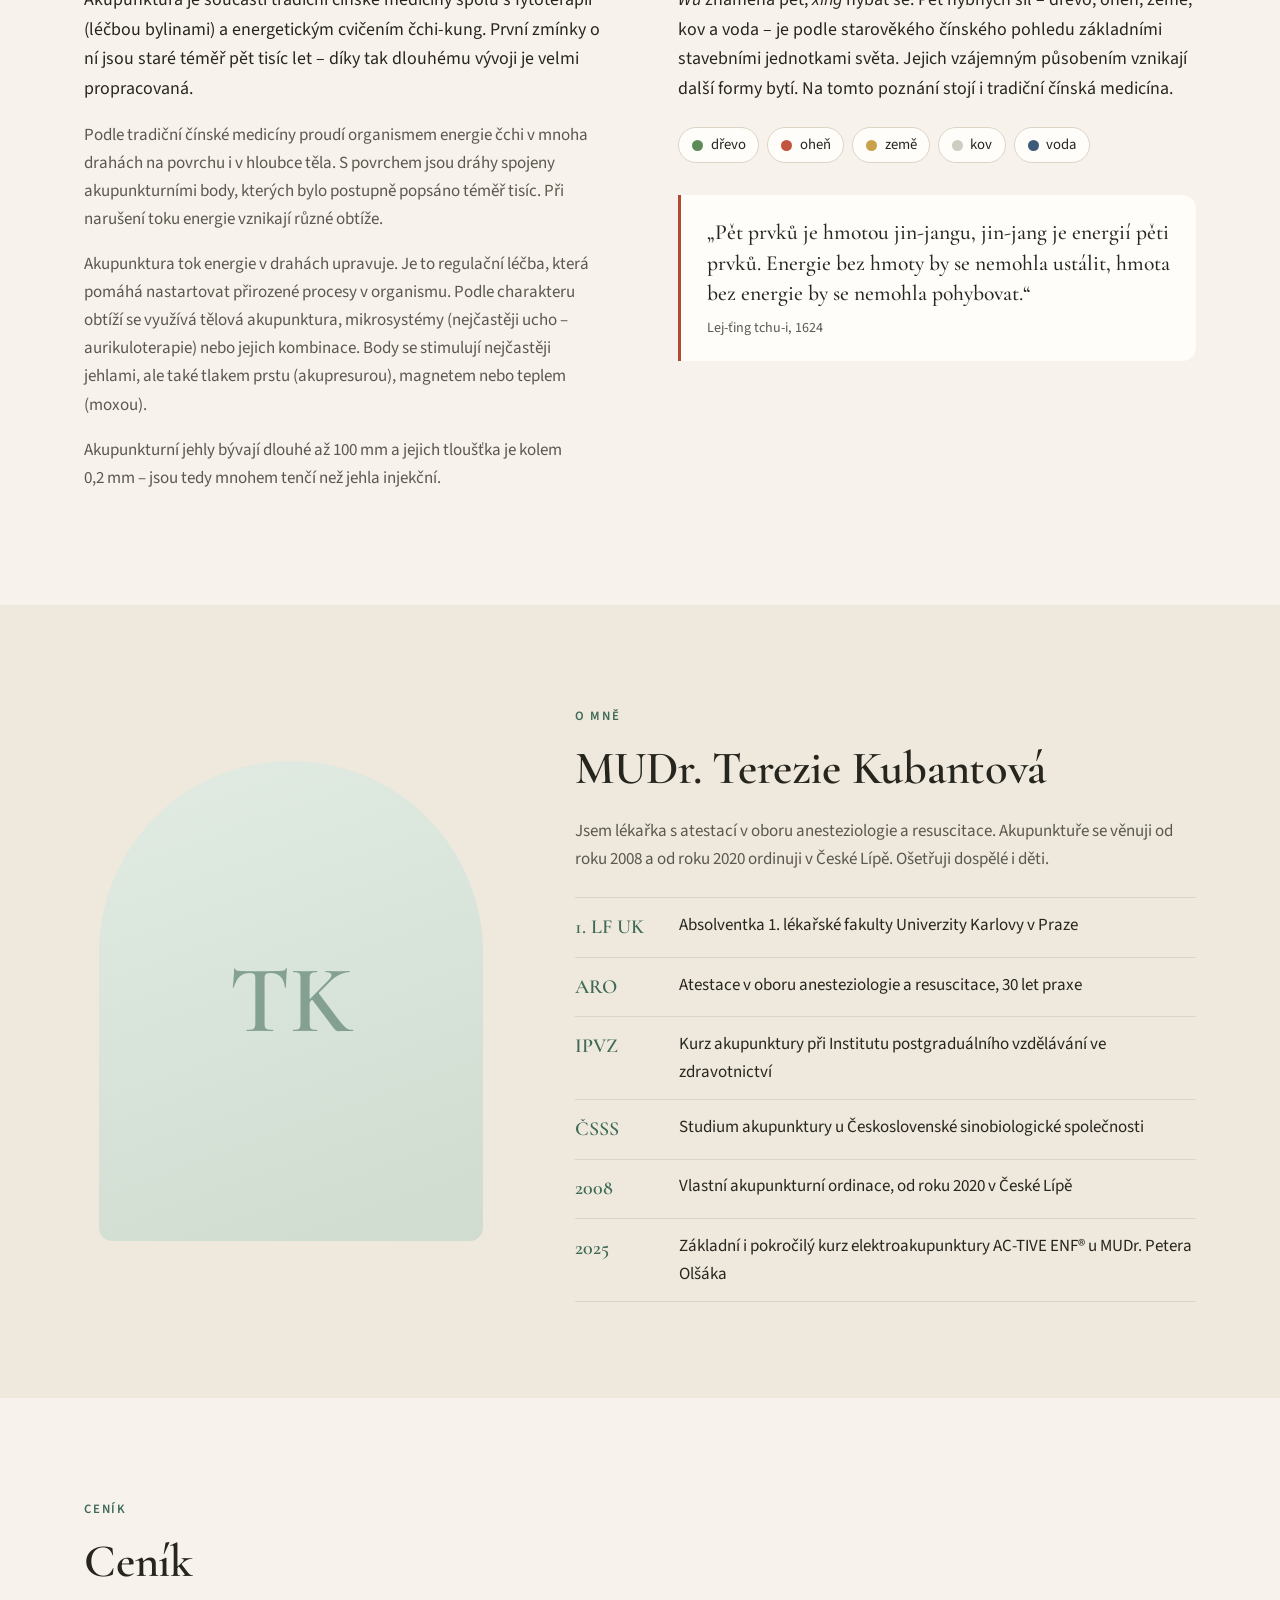
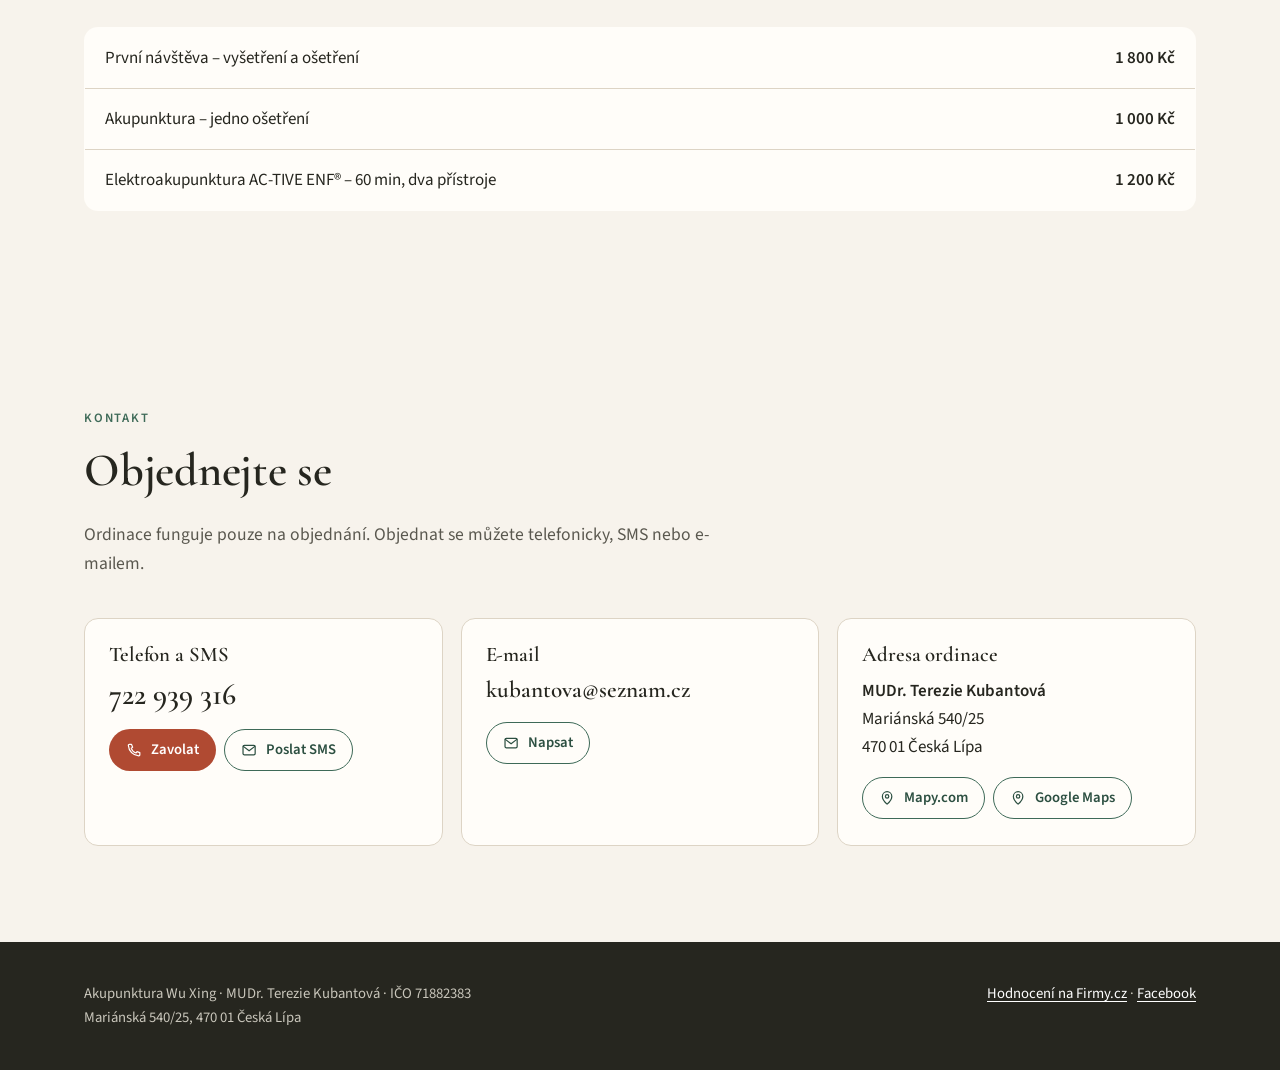
==== commit aac28db5: "ARO: 30 years of practice Co-Authored-By: Claude Opus 5 (1M context) <noreply@anthropic.com>" ====
--- a/index.html
+++ b/index.html
@@ -270,7 +270,7 @@
         <p class="muted">Jsem lékařka s atestací v oboru anesteziologie a resuscitace. Akupunktuře se věnuji od roku 2008 a od roku 2020 ordinuji v České Lípě. Ošetřuji dospělé i děti.</p>
         <ul class="timeline">
           <li><b>1. LF UK</b><span>Absolventka 1. lékařské fakulty Univerzity Karlovy v Praze</span></li>
-          <li><b>ARO</b><span>Atestace v oboru anesteziologie a resuscitace, 15 let praxe</span></li>
+          <li><b>ARO</b><span>Atestace v oboru anesteziologie a resuscitace, 30 let praxe</span></li>
           <li><b>IPVZ</b><span>Kurz akupunktury při Institutu postgraduálního vzdělávání ve zdravotnictví</span></li>
           <li><b>ČSSS</b><span>Studium akupunktury u Československé sinobiologické společnosti</span></li>
           <li><b>2008</b><span>Vlastní akupunkturní ordinace, od roku 2020 v České Lípě</span></li>
